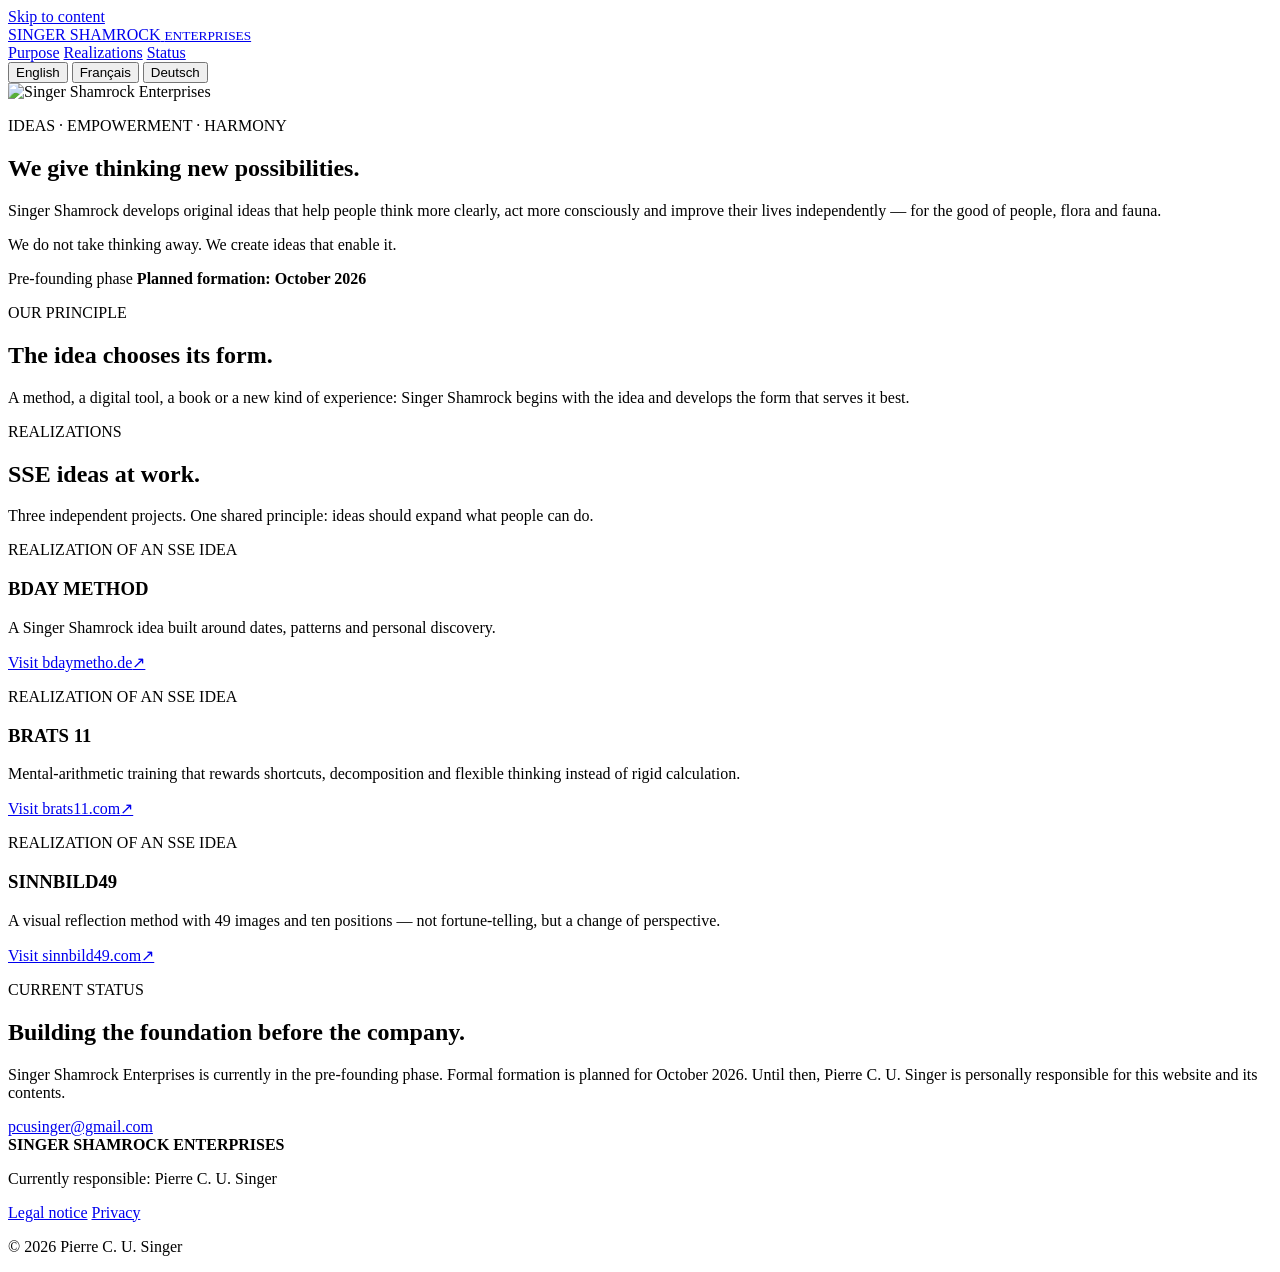
==== index.html @ fc73c0cc "Add files via upload" ====
<!doctype html>
<html lang="en">
<head>
  <meta charset="utf-8">
  <meta name="viewport" content="width=device-width, initial-scale=1">
  <title>Singer Shamrock Enterprises — Ideas that empower</title>
  <meta name="description" content="Singer Shamrock develops original ideas that give thinking new possibilities.">
  <meta name="theme-color" content="#071a22">
  <link rel="canonical" href="https://singershamrock.com/">
  <link rel="icon" type="image/png" href="assets/favicon.png">
  <link rel="stylesheet" href="assets/styles.css">
  <script src="assets/site.js" defer></script>
</head>
<body data-page="home">
  <a class="skip-link" href="#main" data-i18n="skip">Skip to content</a>

  <aside class="holiday-banner" data-von-steuben hidden aria-live="polite">
    <strong>HAPPY VON STEUBEN DAY!</strong>
    <span>17 · 09 · <span data-holiday-year></span></span>
  </aside>

  <header class="site-header">
    <div class="shell header-inner">
      <a class="wordmark preserve-lang" href="index.html" aria-label="Singer Shamrock Enterprises — Home">
        <span>SINGER SHAMROCK</span>
        <small>ENTERPRISES</small>
      </a>

      <nav class="primary-nav" aria-label="Primary navigation" data-i18n-aria="nav_label">
        <a href="#purpose" data-i18n="nav_purpose">Purpose</a>
        <a href="#realizations" data-i18n="nav_realizations">Realizations</a>
        <a href="#status" data-i18n="nav_status">Status</a>
      </nav>

      <div class="language-switcher" role="group" aria-label="Choose language" data-i18n-aria="language_label">
        <button type="button" data-language="en" aria-pressed="true">English</button>
        <button type="button" data-language="fr" aria-pressed="false">Français</button>
        <button type="button" data-language="de" aria-pressed="false">Deutsch</button>
      </div>
    </div>
  </header>

  <main id="main">
    <section class="hero shell" aria-labelledby="hero-title">
      <div class="hero-mark">
        <img src="assets/singershamrock-logo-domain.png" width="1536" height="1635" alt="Singer Shamrock Enterprises" fetchpriority="high">
      </div>

      <div class="hero-copy">
        <p class="eyebrow" data-i18n="hero_eyebrow">IDEAS · EMPOWERMENT · HARMONY</p>
        <h1 id="hero-title" data-i18n="hero_title">We give thinking new possibilities.</h1>
        <p class="hero-lead" data-i18n="hero_lead">Singer Shamrock develops original ideas that help people think more clearly, act more consciously and improve their lives independently — for the good of people, flora and fauna.</p>
        <p class="principle-line" data-i18n="hero_principle">We do not take thinking away. We create ideas that enable it.</p>
        <div class="status-chip" aria-label="Current project status" data-i18n-aria="status_aria">
          <span data-i18n="status_label">Pre-founding phase</span>
          <b data-i18n="status_date">Planned formation: October 2026</b>
        </div>
      </div>
    </section>

    <section class="purpose-section" id="purpose" aria-labelledby="purpose-title">
      <div class="shell purpose-grid">
        <div>
          <p class="section-kicker" data-i18n="purpose_kicker">OUR PRINCIPLE</p>
          <h2 id="purpose-title" data-i18n="purpose_title">The idea chooses its form.</h2>
        </div>
        <p class="purpose-copy" data-i18n="purpose_text">A method, a digital tool, a book or a new kind of experience: Singer Shamrock begins with the idea and develops the form that serves it best.</p>
      </div>
    </section>

    <section class="projects shell" id="realizations" aria-labelledby="projects-title">
      <div class="section-heading">
        <p class="section-kicker" data-i18n="projects_kicker">REALIZATIONS</p>
        <h2 id="projects-title" data-i18n="projects_title">SSE ideas at work.</h2>
        <p data-i18n="projects_intro">Three independent projects. One shared principle: ideas should expand what people can do.</p>
      </div>

      <div class="project-grid">
        <article class="project-card card-bday">
          <p class="card-label" data-i18n="project_label">REALIZATION OF AN SSE IDEA</p>
          <h3>BDAY METHOD</h3>
          <p data-i18n="bday_text">A Singer Shamrock idea built around dates, patterns and personal discovery.</p>
          <a class="project-link" href="https://bdaymetho.de/" target="_blank" rel="noopener">
            <span data-i18n="visit_bday">Visit bdaymetho.de</span><span aria-hidden="true">↗</span>
          </a>
        </article>

        <article class="project-card card-brats">
          <p class="card-label" data-i18n="project_label">REALIZATION OF AN SSE IDEA</p>
          <h3>BRATS 11</h3>
          <p data-i18n="brats_text">Mental-arithmetic training that rewards shortcuts, decomposition and flexible thinking instead of rigid calculation.</p>
          <a class="project-link" href="https://brats11.com/" target="_blank" rel="noopener">
            <span data-i18n="visit_brats">Visit brats11.com</span><span aria-hidden="true">↗</span>
          </a>
        </article>

        <article class="project-card card-sinnbild">
          <p class="card-label" data-i18n="project_label">REALIZATION OF AN SSE IDEA</p>
          <h3>SINNBILD49</h3>
          <p data-i18n="sinnbild_text">A visual reflection method with 49 images and ten positions — not fortune-telling, but a change of perspective.</p>
          <a class="project-link" href="https://sinnbild49.com/" target="_blank" rel="noopener">
            <span data-i18n="visit_sinnbild">Visit sinnbild49.com</span><span aria-hidden="true">↗</span>
          </a>
        </article>
      </div>
    </section>

    <section class="status-section shell" id="status" aria-labelledby="status-title">
      <div class="status-panel">
        <div>
          <p class="section-kicker" data-i18n="status_kicker">CURRENT STATUS</p>
          <h2 id="status-title" data-i18n="status_title">Building the foundation before the company.</h2>
        </div>
        <div>
          <p data-i18n="status_text">Singer Shamrock Enterprises is currently in the pre-founding phase. Formal formation is planned for October 2026. Until then, Pierre C. U. Singer is personally responsible for this website and its contents.</p>
          <a class="mail-link" href="mailto:pcusinger@gmail.com">pcusinger@gmail.com</a>
        </div>
      </div>
    </section>
  </main>

  <footer class="site-footer">
    <div class="shell footer-inner">
      <div>
        <strong>SINGER SHAMROCK ENTERPRISES</strong>
        <p><span data-i18n="responsible_today">Currently responsible</span>: Pierre C. U. Singer</p>
      </div>
      <nav aria-label="Legal" data-i18n-aria="legal_nav_label">
        <a class="preserve-lang" href="imprint.html" data-i18n="legal_link">Legal notice</a>
        <a class="preserve-lang" href="privacy.html" data-i18n="privacy_link">Privacy</a>
      </nav>
      <p class="copyright">© <span data-current-year>2026</span> Pierre C. U. Singer</p>
    </div>
  </footer>
</body>
</html>
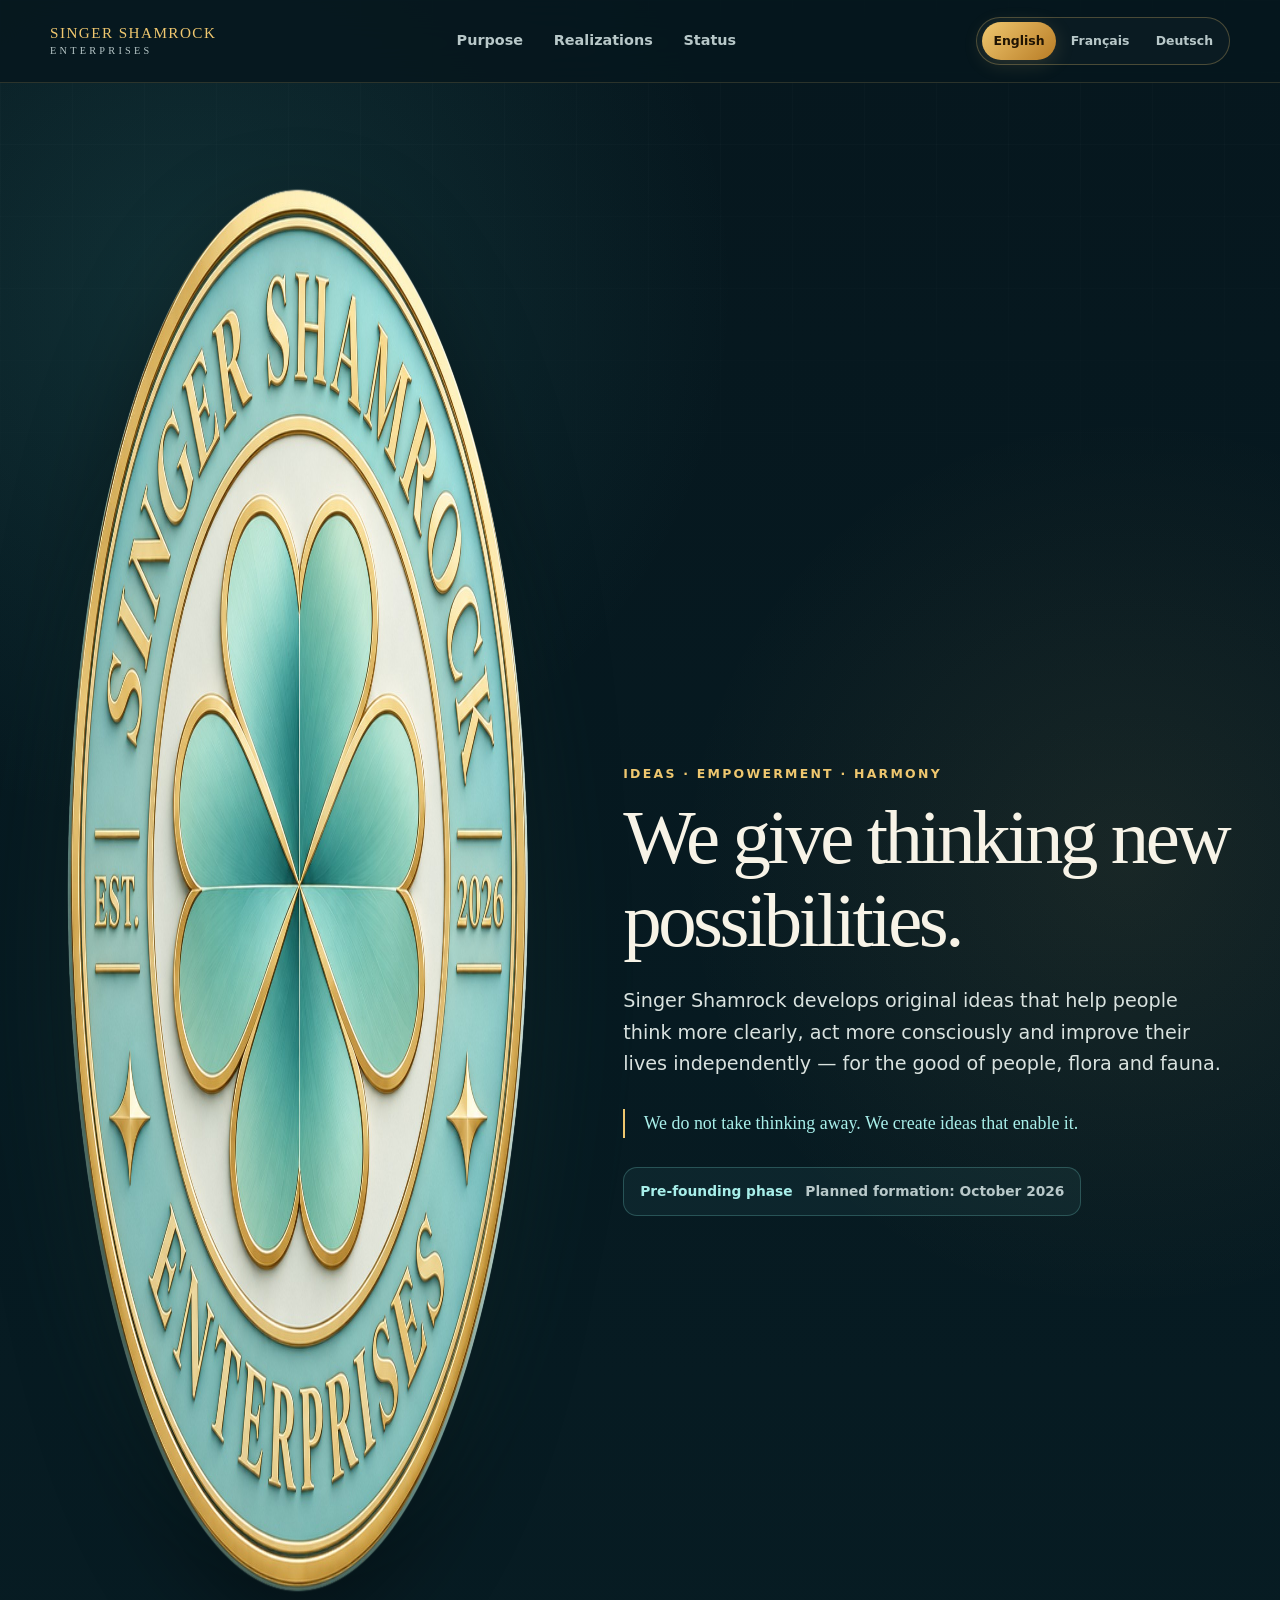
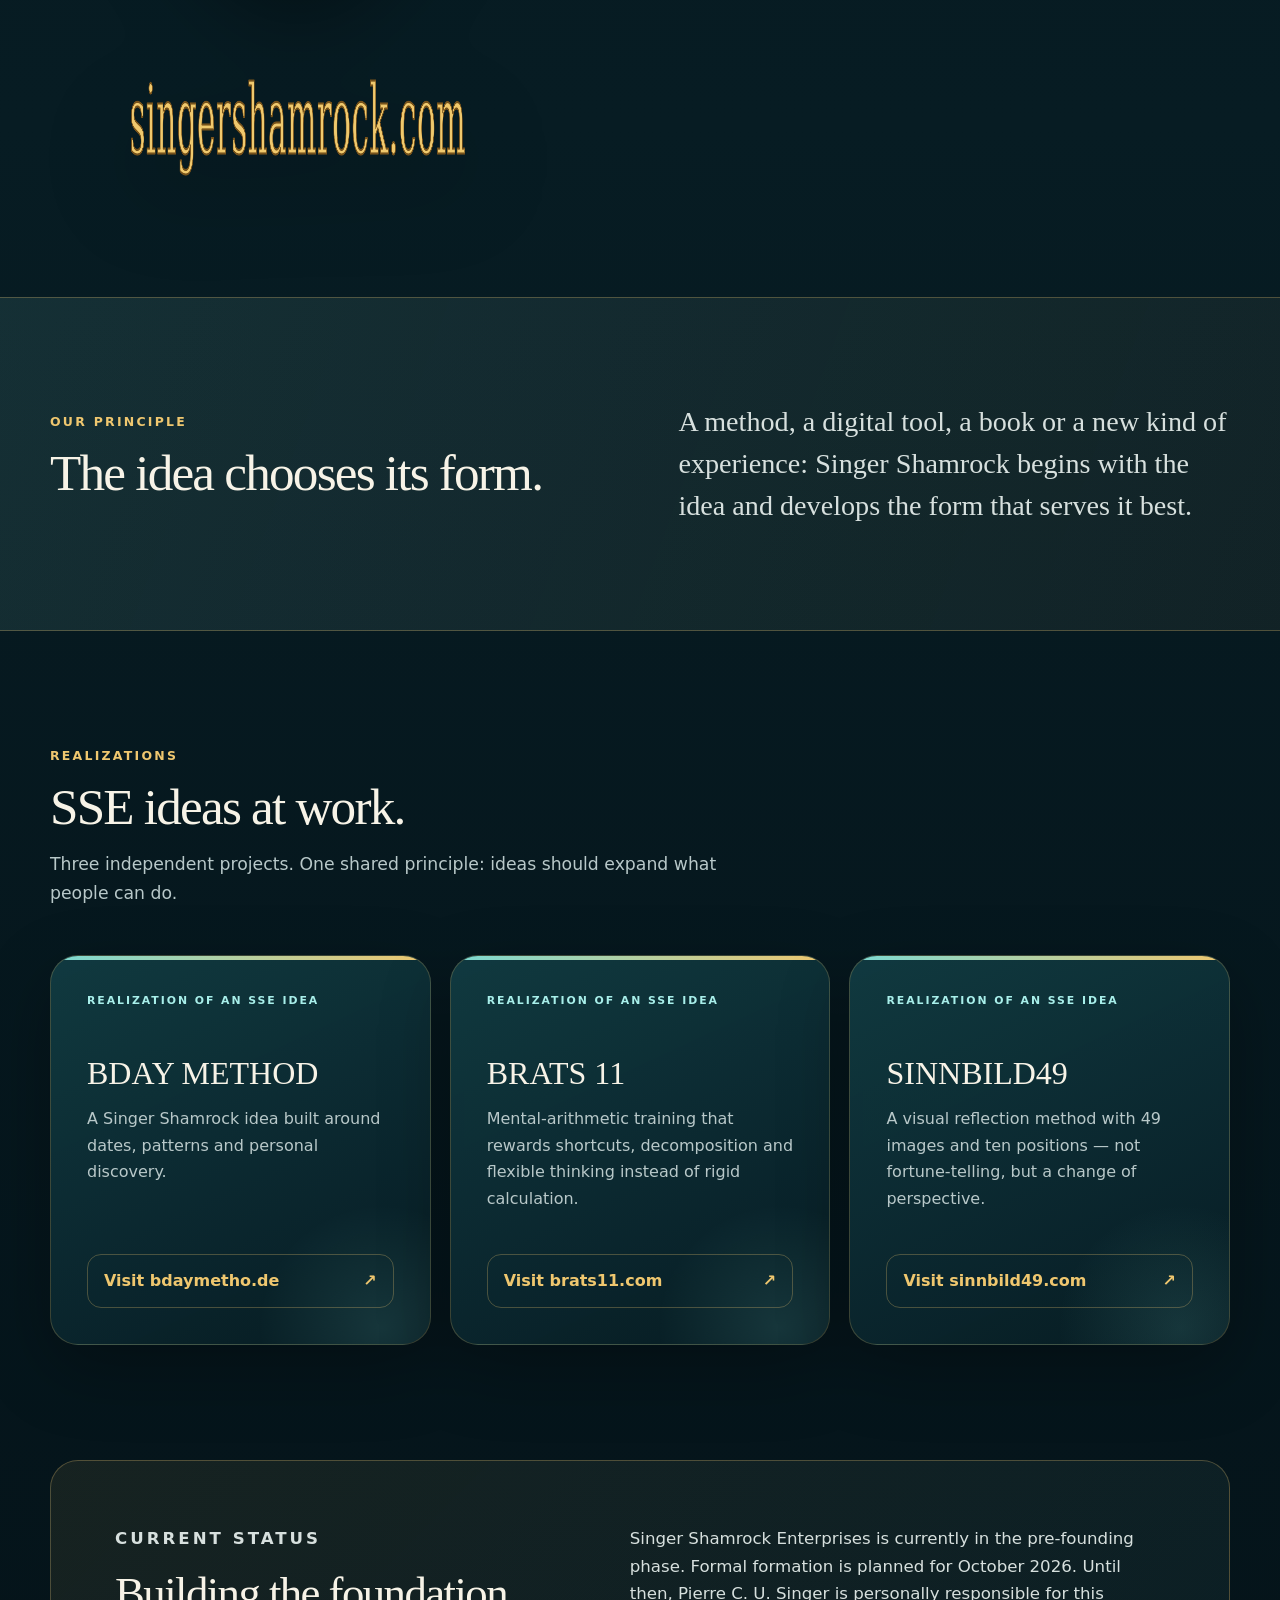
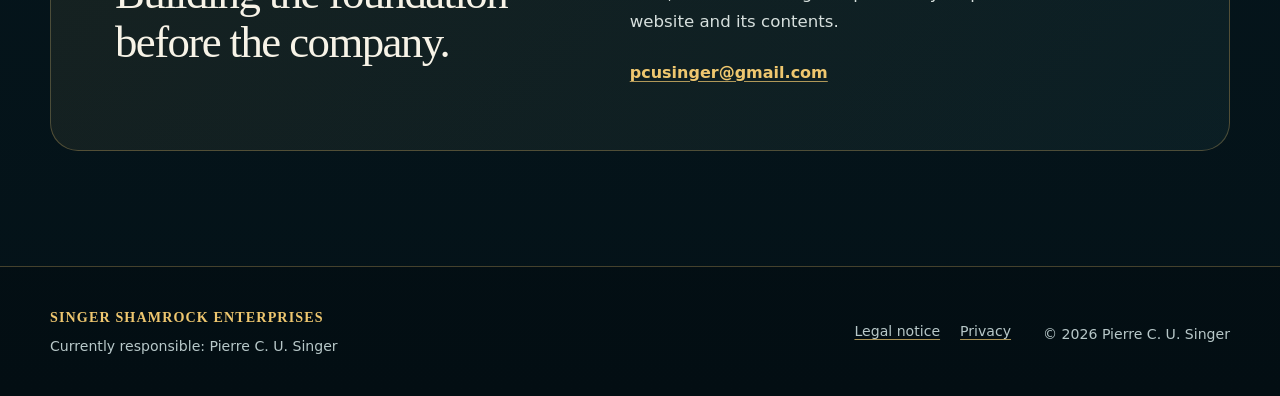
==== commit e41e34d0: "Add files via upload" ====
--- a/index.html
+++ b/index.html
@@ -8,7 +8,7 @@
   <meta name="theme-color" content="#071a22">
   <link rel="canonical" href="https://singershamrock.com/">
   <link rel="icon" type="image/png" href="assets/favicon.png">
-  <link rel="stylesheet" href="assets/styles.css">
+  <link rel="stylesheet" href="assets/styles.css?v=20260917-2">
   <script src="assets/site.js" defer></script>
 </head>
 <body data-page="home">
--- a/assets/styles.css
+++ b/assets/styles.css
@@ -0,0 +1,714 @@
+:root {
+  color-scheme: dark;
+  --ink: #06171e;
+  --ink-2: #0a232b;
+  --panel: rgba(14, 45, 52, 0.72);
+  --panel-strong: #0d3037;
+  --aqua: #7bd9d3;
+  --aqua-bright: #a8efea;
+  --gold: #efc76f;
+  --gold-deep: #9b681f;
+  --ivory: #f7f3e7;
+  --muted: #b8c8c9;
+  --line: rgba(239, 199, 111, 0.28);
+  --shadow: 0 24px 70px rgba(0, 0, 0, 0.28);
+  --radius: 28px;
+}
+
+* {
+  box-sizing: border-box;
+}
+
+html {
+  scroll-behavior: smooth;
+}
+
+body {
+  margin: 0;
+  min-width: 320px;
+  background:
+    radial-gradient(circle at 15% 8%, rgba(83, 197, 190, 0.14), transparent 34rem),
+    radial-gradient(circle at 88% 24%, rgba(239, 199, 111, 0.08), transparent 28rem),
+    linear-gradient(180deg, #06171e 0%, #071c23 48%, #041218 100%);
+  color: var(--ivory);
+  font-family: Inter, ui-sans-serif, system-ui, -apple-system, BlinkMacSystemFont, "Segoe UI", sans-serif;
+  font-size: 1rem;
+  line-height: 1.65;
+  text-rendering: optimizeLegibility;
+}
+
+body::before {
+  position: fixed;
+  inset: 0;
+  z-index: -1;
+  content: "";
+  pointer-events: none;
+  background-image:
+    linear-gradient(rgba(255,255,255,.018) 1px, transparent 1px),
+    linear-gradient(90deg, rgba(255,255,255,.018) 1px, transparent 1px);
+  background-size: 72px 72px;
+  mask-image: linear-gradient(to bottom, black, transparent 72%);
+}
+
+a {
+  color: inherit;
+  text-decoration-color: rgba(239, 199, 111, 0.72);
+  text-underline-offset: 0.2em;
+}
+
+a:hover {
+  color: var(--gold);
+}
+
+button,
+a {
+  -webkit-tap-highlight-color: transparent;
+}
+
+button:focus-visible,
+a:focus-visible {
+  outline: 3px solid var(--aqua-bright);
+  outline-offset: 4px;
+}
+
+img {
+  display: block;
+  max-width: 100%;
+}
+
+h1,
+h2,
+h3,
+p {
+  margin-top: 0;
+}
+
+h1,
+h2,
+h3 {
+  font-family: Georgia, "Times New Roman", serif;
+  font-weight: 500;
+  line-height: 1.08;
+}
+
+h1 {
+  margin-bottom: 1.35rem;
+  font-size: clamp(2.9rem, 6vw, 6.4rem);
+  letter-spacing: -0.045em;
+}
+
+h2 {
+  margin-bottom: 1rem;
+  font-size: clamp(2.2rem, 4vw, 4.25rem);
+  letter-spacing: -0.035em;
+}
+
+h3 {
+  margin-bottom: 1rem;
+  font-size: clamp(1.8rem, 2.5vw, 2.7rem);
+}
+
+.shell {
+  width: min(1180px, calc(100% - 2.5rem));
+  margin-inline: auto;
+}
+
+.skip-link {
+  position: fixed;
+  top: 0.75rem;
+  left: 0.75rem;
+  z-index: 1000;
+  padding: 0.75rem 1rem;
+  border-radius: 999px;
+  background: var(--ivory);
+  color: var(--ink);
+  transform: translateY(-180%);
+}
+
+.skip-link:focus {
+  transform: translateY(0);
+}
+
+.holiday-banner {
+  display: flex;
+  align-items: center;
+  justify-content: center;
+  gap: 1rem;
+  min-height: 48px;
+  padding: 0.65rem 1.25rem;
+  background: linear-gradient(90deg, #b8791f, #f0cf7d, #b8791f);
+  color: #2c1a04;
+  text-align: center;
+  letter-spacing: 0.12em;
+}
+
+.holiday-banner[hidden] {
+  display: none;
+}
+
+.holiday-banner strong {
+  font-family: Georgia, "Times New Roman", serif;
+}
+
+.holiday-banner span {
+  font-size: 0.82rem;
+  font-weight: 800;
+}
+
+.site-header {
+  position: sticky;
+  top: 0;
+  z-index: 50;
+  border-bottom: 1px solid rgba(239, 199, 111, 0.16);
+  background: rgba(6, 23, 30, 0.88);
+  backdrop-filter: blur(18px);
+}
+
+.header-inner {
+  display: grid;
+  grid-template-columns: auto 1fr auto;
+  align-items: center;
+  gap: 1.5rem;
+  min-height: 82px;
+}
+
+.wordmark {
+  display: inline-flex;
+  flex-direction: column;
+  width: max-content;
+  text-decoration: none;
+  font-family: Georgia, "Times New Roman", serif;
+  line-height: 1;
+  letter-spacing: 0.09em;
+}
+
+.wordmark span {
+  color: var(--gold);
+  font-size: 0.95rem;
+}
+
+.wordmark small {
+  margin-top: 0.35rem;
+  color: var(--muted);
+  font-size: 0.64rem;
+  letter-spacing: 0.32em;
+}
+
+.primary-nav {
+  display: flex;
+  justify-content: center;
+  gap: clamp(1rem, 2.4vw, 2rem);
+}
+
+.primary-nav a,
+.back-link {
+  color: var(--muted);
+  font-size: 0.9rem;
+  font-weight: 700;
+  text-decoration: none;
+}
+
+.primary-nav a:hover,
+.back-link:hover {
+  color: var(--ivory);
+}
+
+.language-switcher {
+  display: inline-flex;
+  align-items: center;
+  gap: 0.2rem;
+  width: max-content;
+  padding: 0.28rem;
+  border: 1px solid var(--line);
+  border-radius: 999px;
+  background: rgba(255, 255, 255, 0.025);
+}
+
+.language-switcher button {
+  min-height: 38px;
+  padding: 0.48rem 0.72rem;
+  border: 0;
+  border-radius: 999px;
+  background: transparent;
+  color: var(--muted);
+  cursor: pointer;
+  font: inherit;
+  font-size: 0.78rem;
+  font-weight: 750;
+}
+
+.language-switcher button[aria-pressed="true"] {
+  background: linear-gradient(135deg, var(--gold), #b87c25);
+  color: #201403;
+  box-shadow: 0 4px 20px rgba(239, 199, 111, 0.15);
+}
+
+.hero {
+  display: grid;
+  grid-template-columns: minmax(320px, 0.9fr) minmax(420px, 1.1fr);
+  align-items: center;
+  gap: clamp(2rem, 6vw, 6rem);
+  min-height: calc(100vh - 82px);
+  padding-block: clamp(3rem, 7vw, 7rem);
+}
+
+.hero-mark {
+  position: relative;
+  isolation: isolate;
+}
+
+.hero-mark::after {
+  position: absolute;
+  inset: 17% 12% 20%;
+  z-index: -1;
+  content: "";
+  border-radius: 50%;
+  background: rgba(92, 220, 210, 0.2);
+  filter: blur(70px);
+}
+
+.hero-mark img {
+  filter: drop-shadow(0 30px 45px rgba(0, 0, 0, 0.38));
+}
+
+.eyebrow,
+.section-kicker,
+.card-label {
+  color: var(--gold);
+  font-size: 0.78rem;
+  font-weight: 850;
+  letter-spacing: 0.18em;
+  text-transform: uppercase;
+}
+
+.hero-lead {
+  max-width: 42rem;
+  color: #d9e2df;
+  font-size: clamp(1.08rem, 1.5vw, 1.28rem);
+}
+
+.principle-line {
+  margin: 1.8rem 0;
+  padding-left: 1.15rem;
+  border-left: 2px solid var(--gold);
+  color: var(--aqua-bright);
+  font-family: Georgia, "Times New Roman", serif;
+  font-size: 1.12rem;
+}
+
+.status-chip {
+  display: inline-flex;
+  flex-wrap: wrap;
+  gap: 0.25rem 0.8rem;
+  align-items: center;
+  padding: 0.75rem 1rem;
+  border: 1px solid rgba(123, 217, 211, 0.25);
+  border-radius: 14px;
+  background: rgba(123, 217, 211, 0.06);
+  color: var(--muted);
+  font-size: 0.86rem;
+}
+
+.status-chip span {
+  color: var(--aqua-bright);
+  font-weight: 800;
+}
+
+.status-chip b {
+  font-weight: 600;
+}
+
+.purpose-section {
+  border-block: 1px solid var(--line);
+  background:
+    linear-gradient(110deg, rgba(123, 217, 211, 0.09), rgba(239, 199, 111, 0.035)),
+    rgba(255,255,255,.015);
+}
+
+.purpose-grid {
+  display: grid;
+  grid-template-columns: 1fr 1fr;
+  align-items: center;
+  gap: clamp(2rem, 6vw, 6rem);
+  padding-block: clamp(4.5rem, 8vw, 8rem);
+}
+
+.purpose-copy {
+  margin: 0;
+  color: #d7e0de;
+  font-family: Georgia, "Times New Roman", serif;
+  font-size: clamp(1.35rem, 2.2vw, 2rem);
+  line-height: 1.5;
+}
+
+.projects {
+  padding-block: clamp(5rem, 9vw, 9rem);
+}
+
+.section-heading {
+  max-width: 730px;
+  margin-bottom: 3rem;
+}
+
+.section-heading > p:last-child {
+  color: var(--muted);
+  font-size: 1.08rem;
+}
+
+.project-grid {
+  display: grid;
+  grid-template-columns: repeat(3, 1fr);
+  gap: 1.2rem;
+}
+
+.project-card {
+  position: relative;
+  display: flex;
+  flex-direction: column;
+  min-height: 390px;
+  padding: clamp(1.5rem, 3vw, 2.25rem);
+  overflow: hidden;
+  border: 1px solid rgba(239, 199, 111, 0.22);
+  border-radius: var(--radius);
+  background: linear-gradient(155deg, rgba(18, 61, 68, 0.9), rgba(7, 28, 35, 0.94));
+  box-shadow: var(--shadow);
+}
+
+.project-card::before {
+  position: absolute;
+  top: 0;
+  left: 0;
+  width: 100%;
+  height: 4px;
+  content: "";
+  background: linear-gradient(90deg, var(--aqua), var(--gold));
+}
+
+.project-card::after {
+  position: absolute;
+  right: -5rem;
+  bottom: -7rem;
+  width: 16rem;
+  height: 16rem;
+  content: "";
+  border-radius: 50%;
+  background: radial-gradient(circle, rgba(123,217,211,.13), transparent 68%);
+}
+
+.project-card h3 {
+  position: relative;
+  z-index: 1;
+  margin-top: 0.5rem;
+}
+
+.project-card > p:not(.card-label) {
+  position: relative;
+  z-index: 1;
+  color: var(--muted);
+}
+
+.card-label {
+  min-height: 2.8rem;
+  color: var(--aqua-bright);
+  font-size: 0.68rem;
+}
+
+.project-link,
+.button-link {
+  position: relative;
+  z-index: 1;
+  display: inline-flex;
+  align-items: center;
+  justify-content: space-between;
+  gap: 1rem;
+  min-height: 50px;
+  margin-top: auto;
+  padding: 0.8rem 1rem;
+  border: 1px solid var(--line);
+  border-radius: 14px;
+  color: var(--gold);
+  font-weight: 800;
+  text-decoration: none;
+  transition: transform 160ms ease, background 160ms ease;
+}
+
+.project-link:hover,
+.button-link:hover {
+  background: rgba(239, 199, 111, 0.08);
+  color: var(--ivory);
+  transform: translateY(-2px);
+}
+
+.status-section {
+  padding-bottom: clamp(5rem, 9vw, 9rem);
+}
+
+.status-panel {
+  display: grid;
+  grid-template-columns: 0.9fr 1.1fr;
+  gap: clamp(2rem, 6vw, 6rem);
+  padding: clamp(2rem, 5vw, 4.5rem);
+  border: 1px solid var(--line);
+  border-radius: var(--radius);
+  background: linear-gradient(135deg, rgba(239,199,111,.08), rgba(123,217,211,.06));
+}
+
+.status-panel h2 {
+  margin-bottom: 0;
+  font-size: clamp(2rem, 3.5vw, 3.6rem);
+}
+
+.status-panel p {
+  color: #d7e0de;
+  font-size: 1.04rem;
+}
+
+.mail-link {
+  display: inline-block;
+  margin-top: 0.5rem;
+  color: var(--gold);
+  font-weight: 800;
+}
+
+.site-footer {
+  border-top: 1px solid var(--line);
+  background: rgba(0, 0, 0, 0.18);
+}
+
+.footer-inner {
+  display: grid;
+  grid-template-columns: 1fr auto auto;
+  align-items: center;
+  gap: 2rem;
+  padding-block: 2.4rem;
+  color: var(--muted);
+  font-size: 0.88rem;
+}
+
+.footer-inner strong {
+  color: var(--gold);
+  font-family: Georgia, "Times New Roman", serif;
+  letter-spacing: 0.08em;
+}
+
+.footer-inner p {
+  margin: 0.35rem 0 0;
+}
+
+.footer-inner nav {
+  display: flex;
+  gap: 1.25rem;
+}
+
+.footer-inner nav a[aria-current="page"] {
+  color: var(--gold);
+}
+
+.copyright {
+  white-space: nowrap;
+}
+
+.compact-header {
+  grid-template-columns: auto 1fr auto;
+}
+
+.compact-header .back-link {
+  justify-self: center;
+}
+
+.legal-main {
+  min-height: calc(100vh - 270px);
+  padding-block: clamp(4rem, 8vw, 8rem);
+}
+
+.legal-hero {
+  max-width: 800px;
+  margin-bottom: clamp(3rem, 6vw, 5rem);
+}
+
+.legal-hero h1 {
+  margin-bottom: 1rem;
+}
+
+.legal-hero > p:last-child {
+  color: var(--muted);
+  font-size: 1.15rem;
+}
+
+.legal-grid {
+  display: grid;
+  grid-template-columns: repeat(2, 1fr);
+  gap: 1rem;
+}
+
+.legal-grid section {
+  padding: clamp(1.5rem, 3vw, 2.25rem);
+  border: 1px solid rgba(239, 199, 111, 0.18);
+  border-radius: 20px;
+  background: rgba(13, 48, 55, 0.58);
+}
+
+.legal-grid h2 {
+  margin-bottom: 1rem;
+  color: var(--gold);
+  font-family: inherit;
+  font-size: 1.15rem;
+  font-weight: 800;
+  letter-spacing: 0;
+}
+
+.legal-grid p:last-child {
+  margin-bottom: 0;
+}
+
+.legal-grid p {
+  color: #d5dfdd;
+}
+
+.not-found {
+  display: flex;
+  flex-direction: column;
+  align-items: center;
+  justify-content: center;
+  min-height: 100vh;
+  padding-block: 3rem;
+  text-align: center;
+}
+
+.not-found img {
+  width: min(320px, 70vw);
+  margin-bottom: 1.5rem;
+}
+
+.not-found h1 {
+  margin-bottom: 1rem;
+  font-size: clamp(2.5rem, 6vw, 5rem);
+}
+
+.not-found > p:not(.section-kicker) {
+  color: var(--muted);
+}
+
+.not-found .button-link {
+  margin: 1rem 0 2rem;
+}
+
+@media (max-width: 980px) {
+  .header-inner {
+    grid-template-columns: 1fr auto;
+    gap: 0.8rem;
+    padding-block: 0.75rem;
+  }
+
+  .primary-nav,
+  .compact-header .back-link {
+    display: none;
+  }
+
+  .hero {
+    grid-template-columns: 1fr;
+    min-height: auto;
+  }
+
+  .hero-mark {
+    width: min(560px, 88vw);
+    margin-inline: auto;
+  }
+
+  .hero-copy {
+    max-width: 740px;
+    margin-inline: auto;
+    text-align: center;
+  }
+
+  .principle-line {
+    padding: 0 0 1rem;
+    border-left: 0;
+    border-bottom: 2px solid var(--gold);
+  }
+
+  .project-grid {
+    grid-template-columns: 1fr;
+  }
+
+  .project-card {
+    min-height: 330px;
+  }
+
+  .purpose-grid,
+  .status-panel {
+    grid-template-columns: 1fr;
+  }
+
+  .footer-inner {
+    grid-template-columns: 1fr;
+    text-align: center;
+  }
+
+  .footer-inner nav {
+    justify-content: center;
+  }
+}
+
+@media (max-width: 650px) {
+  .shell {
+    width: min(100% - 1.25rem, 1180px);
+  }
+
+  .holiday-banner {
+    flex-direction: column;
+    gap: 0;
+    padding-block: 0.45rem;
+  }
+
+  .site-header {
+    position: relative;
+  }
+
+  .header-inner,
+  .compact-header {
+    grid-template-columns: 1fr;
+    justify-items: center;
+  }
+
+  .wordmark {
+    align-items: center;
+  }
+
+  .language-switcher {
+    max-width: 100%;
+  }
+
+  .language-switcher button {
+    padding-inline: 0.58rem;
+    font-size: 0.73rem;
+  }
+
+  .hero {
+    padding-top: 2rem;
+  }
+
+  h1 {
+    font-size: clamp(2.55rem, 14vw, 4.5rem);
+  }
+
+  .status-chip {
+    justify-content: center;
+  }
+
+  .legal-grid {
+    grid-template-columns: 1fr;
+  }
+}
+
+@media (prefers-reduced-motion: reduce) {
+  html {
+    scroll-behavior: auto;
+  }
+
+  *,
+  *::before,
+  *::after {
+    transition-duration: 0.01ms !important;
+  }
+}
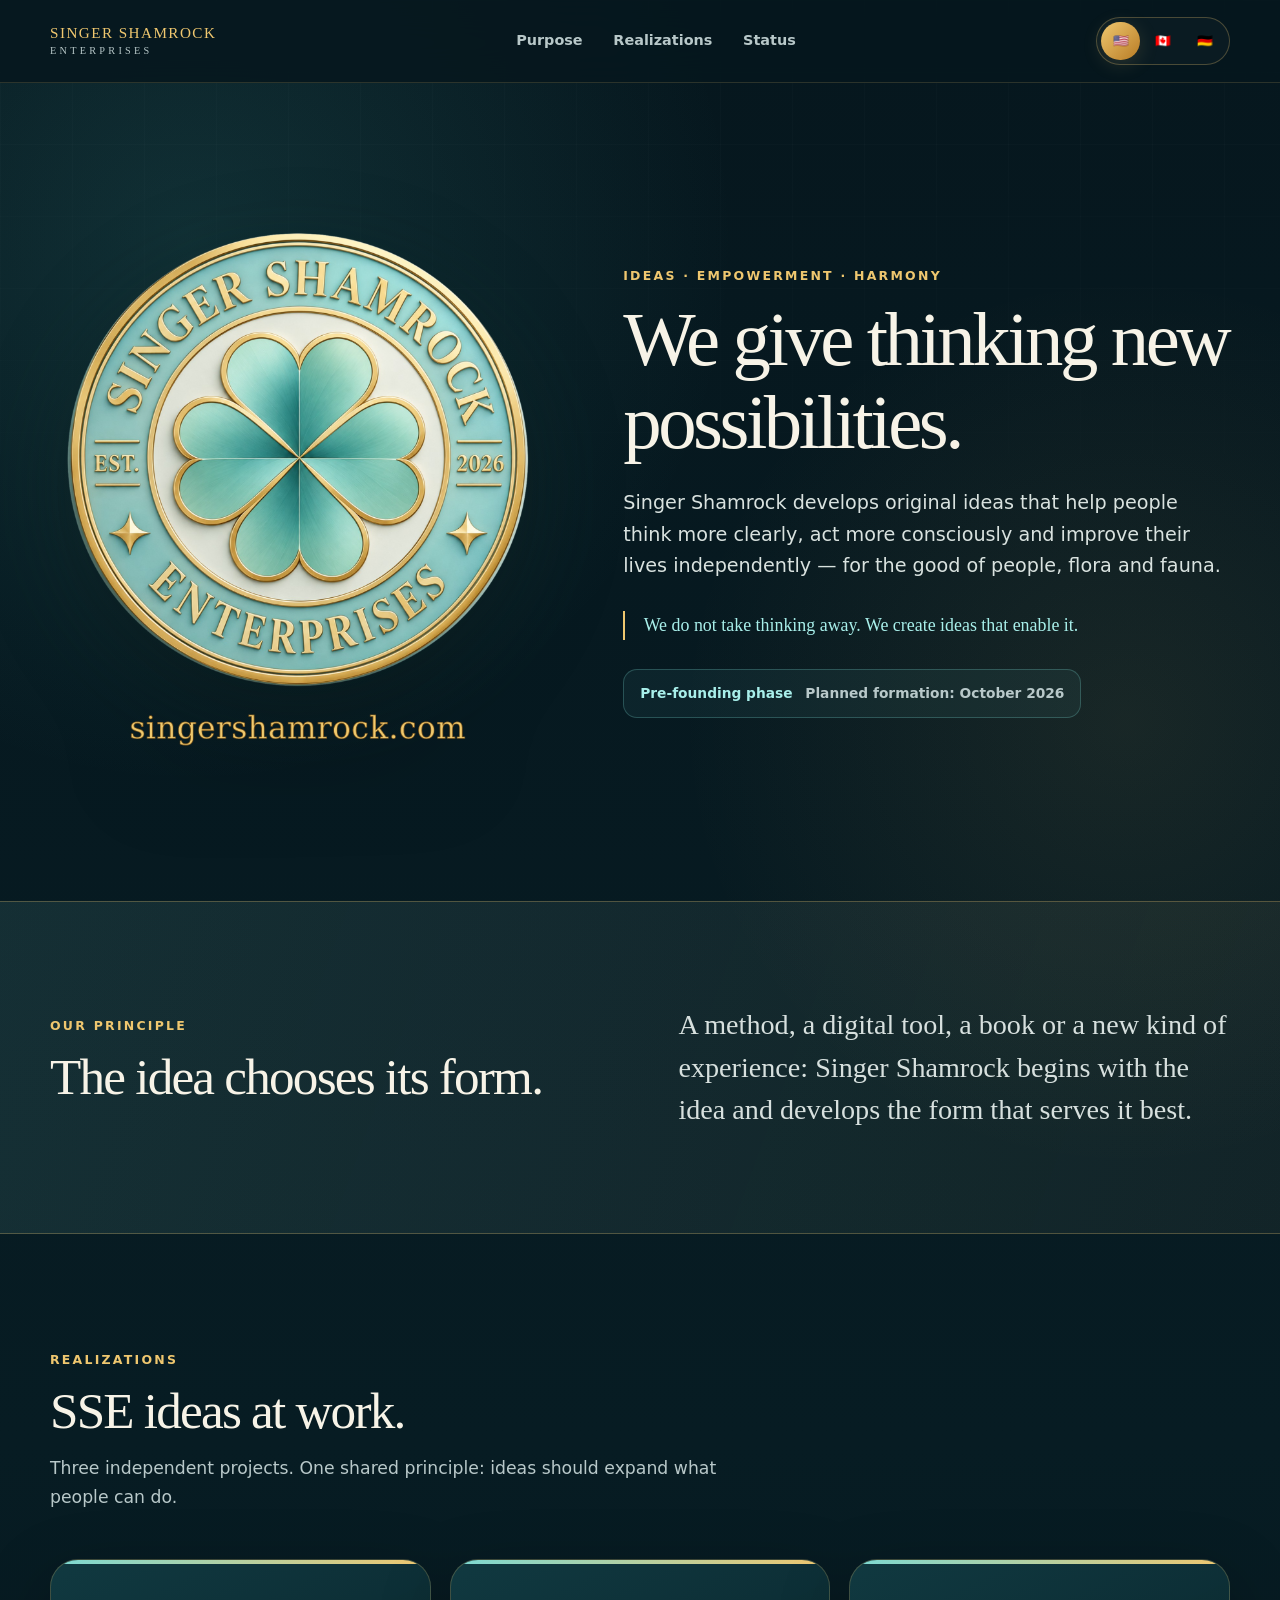
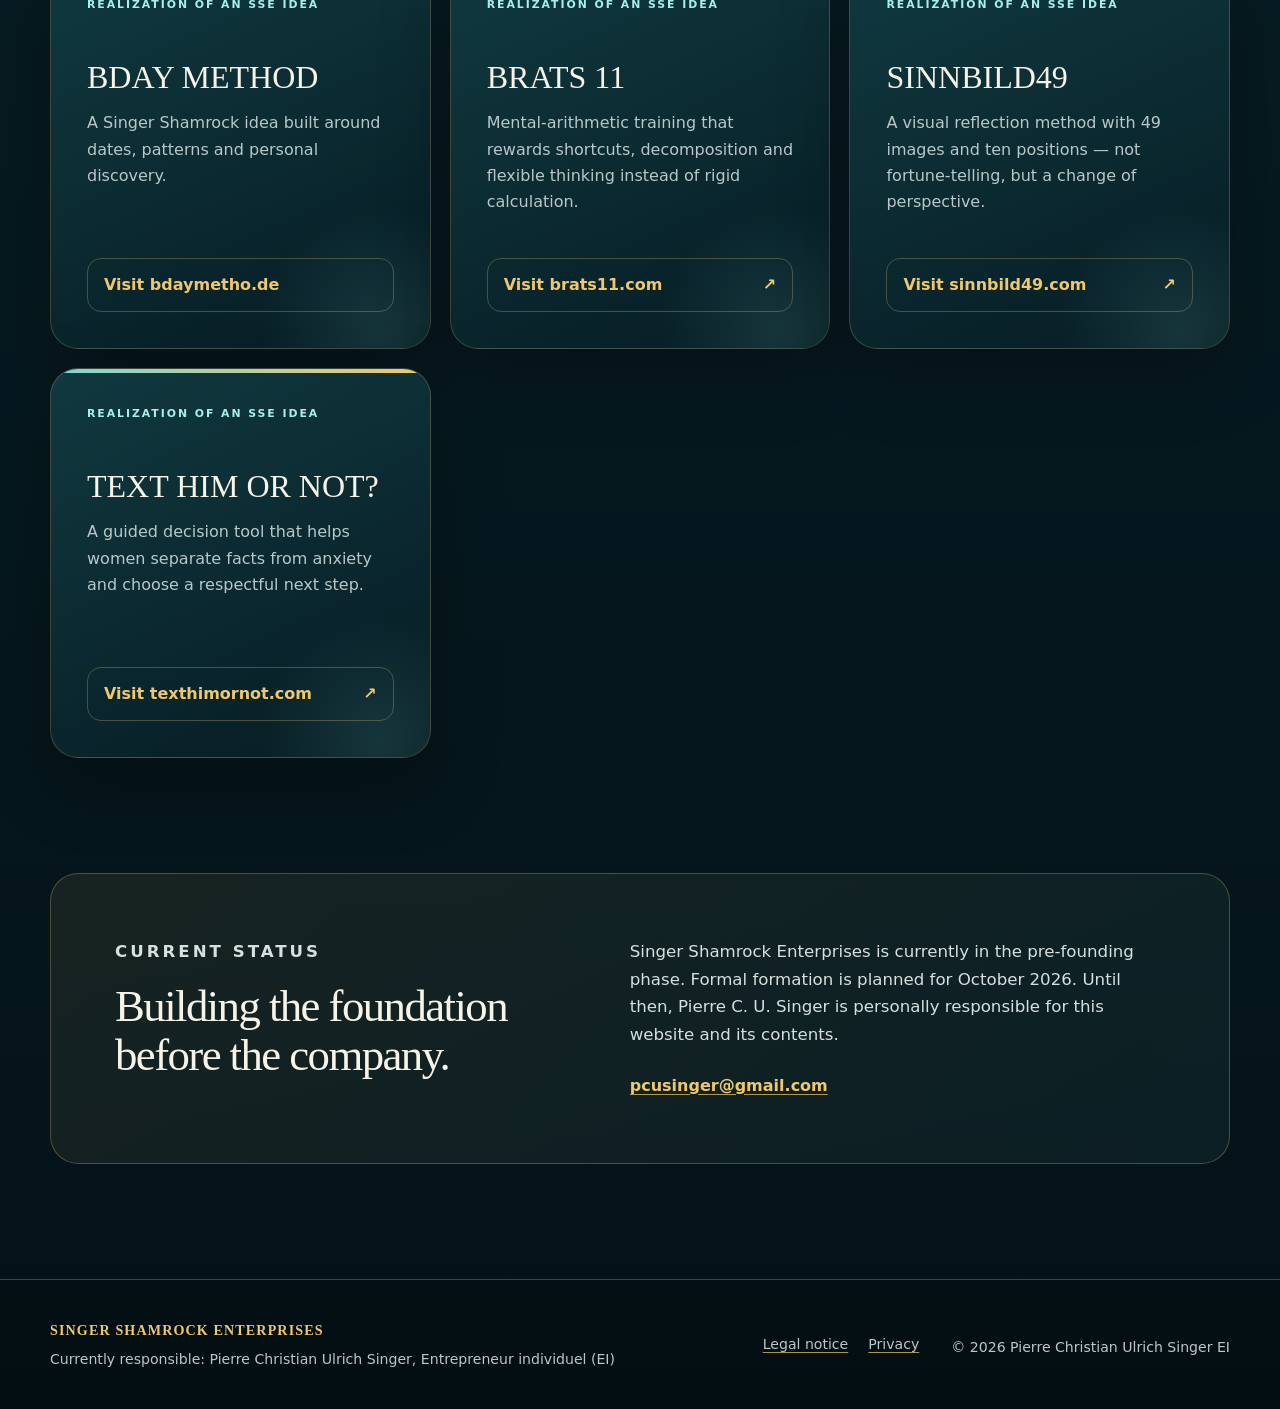
==== commit 1f9c91cd: "Add files via upload" ====
--- a/index.html
+++ b/index.html
@@ -8,8 +8,8 @@
   <meta name="theme-color" content="#071a22">
   <link rel="canonical" href="https://singershamrock.com/">
   <link rel="icon" type="image/png" href="assets/favicon.png">
-  <link rel="stylesheet" href="assets/styles.css?v=20260917-2">
-  <script src="assets/site.js" defer></script>
+  <link rel="stylesheet" href="assets/styles.css?v=20260923-1">
+  <script src="assets/site.js?v=20260923-1" defer></script>
 </head>
 <body data-page="home">
   <a class="skip-link" href="#main" data-i18n="skip">Skip to content</a>
@@ -33,9 +33,9 @@
       </nav>
 
       <div class="language-switcher" role="group" aria-label="Choose language" data-i18n-aria="language_label">
-        <button type="button" data-language="en" aria-pressed="true">English</button>
-        <button type="button" data-language="fr" aria-pressed="false">Français</button>
-        <button type="button" data-language="de" aria-pressed="false">Deutsch</button>
+        <button type="button" data-language="en" aria-pressed="true" aria-label="English" title="English">🇺🇸</button>
+        <button type="button" data-language="fr" aria-pressed="false" aria-label="Français (Canada)" title="Français (Canada)">🇨🇦</button>
+        <button type="button" data-language="de" aria-pressed="false" aria-label="Deutsch" title="Deutsch">🇩🇪</button>
       </div>
     </div>
   </header>
@@ -51,9 +51,9 @@
         <h1 id="hero-title" data-i18n="hero_title">We give thinking new possibilities.</h1>
         <p class="hero-lead" data-i18n="hero_lead">Singer Shamrock develops original ideas that help people think more clearly, act more consciously and improve their lives independently — for the good of people, flora and fauna.</p>
         <p class="principle-line" data-i18n="hero_principle">We do not take thinking away. We create ideas that enable it.</p>
-        <div class="status-chip" aria-label="Current project status" data-i18n-aria="status_aria">
-          <span data-i18n="status_label">Pre-founding phase</span>
-          <b data-i18n="status_date">Planned formation: October 2026</b>
+        <div class="status-chip" aria-label="Current brand status" data-i18n-aria="status_aria">
+          <span data-i18n="status_label">Brand of Pierre Christian Ulrich Singer EI</span>
+          <b data-i18n="status_date">SIRET en cours d’attribution</b>
         </div>
       </div>
     </section>
@@ -72,7 +72,7 @@
       <div class="section-heading">
         <p class="section-kicker" data-i18n="projects_kicker">REALIZATIONS</p>
         <h2 id="projects-title" data-i18n="projects_title">SSE ideas at work.</h2>
-        <p data-i18n="projects_intro">Three independent projects. One shared principle: ideas should expand what people can do.</p>
+        <p data-i18n="projects_intro">Four independent projects. One shared principle: ideas should expand what people can do.</p>
       </div>
 
       <div class="project-grid">
@@ -80,9 +80,9 @@
           <p class="card-label" data-i18n="project_label">REALIZATION OF AN SSE IDEA</p>
           <h3>BDAY METHOD</h3>
           <p data-i18n="bday_text">A Singer Shamrock idea built around dates, patterns and personal discovery.</p>
-          <a class="project-link" href="https://bdaymetho.de/" target="_blank" rel="noopener">
-            <span data-i18n="visit_bday">Visit bdaymetho.de</span><span aria-hidden="true">↗</span>
-          </a>
+          <span class="project-link project-link-disabled" aria-disabled="true">
+            <span data-i18n="visit_bday">bdaymethod.com — not yet linked</span>
+          </span>
         </article>
 
         <article class="project-card card-brats">
@@ -102,6 +102,15 @@
             <span data-i18n="visit_sinnbild">Visit sinnbild49.com</span><span aria-hidden="true">↗</span>
           </a>
         </article>
+
+        <article class="project-card card-texthim">
+          <p class="card-label" data-i18n="project_label">REALIZATION OF AN SSE IDEA</p>
+          <h3>TEXT HIM OR NOT?</h3>
+          <p data-i18n="texthim_text">A guided decision tool that helps women separate facts from anxiety and choose a respectful next step.</p>
+          <a class="project-link" href="https://texthimornot.com/" target="_blank" rel="noopener">
+            <span data-i18n="visit_texthim">Visit texthimornot.com</span><span aria-hidden="true">↗</span>
+          </a>
+        </article>
       </div>
     </section>
 
@@ -109,10 +118,10 @@
       <div class="status-panel">
         <div>
           <p class="section-kicker" data-i18n="status_kicker">CURRENT STATUS</p>
-          <h2 id="status-title" data-i18n="status_title">Building the foundation before the company.</h2>
+          <h2 id="status-title" data-i18n="status_title">A brand with a clearly identified operator.</h2>
         </div>
         <div>
-          <p data-i18n="status_text">Singer Shamrock Enterprises is currently in the pre-founding phase. Formal formation is planned for October 2026. Until then, Pierre C. U. Singer is personally responsible for this website and its contents.</p>
+          <p data-i18n="status_text">Singer Shamrock Enterprises is a brand of Pierre Christian Ulrich Singer, Entrepreneur individuel (EI). It is not a separate company or legal entity.</p>
           <a class="mail-link" href="mailto:pcusinger@gmail.com">pcusinger@gmail.com</a>
         </div>
       </div>
@@ -123,13 +132,13 @@
     <div class="shell footer-inner">
       <div>
         <strong>SINGER SHAMROCK ENTERPRISES</strong>
-        <p><span data-i18n="responsible_today">Currently responsible</span>: Pierre C. U. Singer</p>
+        <p><span data-i18n="responsible_today">Operator</span>: Pierre Christian Ulrich Singer, Entrepreneur individuel (EI)</p>
       </div>
       <nav aria-label="Legal" data-i18n-aria="legal_nav_label">
         <a class="preserve-lang" href="imprint.html" data-i18n="legal_link">Legal notice</a>
         <a class="preserve-lang" href="privacy.html" data-i18n="privacy_link">Privacy</a>
       </nav>
-      <p class="copyright">© <span data-current-year>2026</span> Pierre C. U. Singer</p>
+      <p class="copyright">© <span data-current-year>2026</span> Pierre Christian Ulrich Singer EI</p>
     </div>
   </footer>
 </body>
--- a/assets/styles.css
+++ b/assets/styles.css
@@ -73,6 +73,8 @@
 
 img {
   display: block;
+  width: auto;
+  height: auto;
   max-width: 100%;
 }
 
@@ -254,6 +256,8 @@
 
 .hero-mark {
   position: relative;
+  width: min(100%, 520px);
+  justify-self: center;
   isolation: isolate;
 }
 
@@ -268,6 +272,10 @@
 }
 
 .hero-mark img {
+  width: 100%;
+  height: auto;
+  aspect-ratio: 1536 / 1635;
+  object-fit: contain;
   filter: drop-shadow(0 30px 45px rgba(0, 0, 0, 0.38));
 }
 
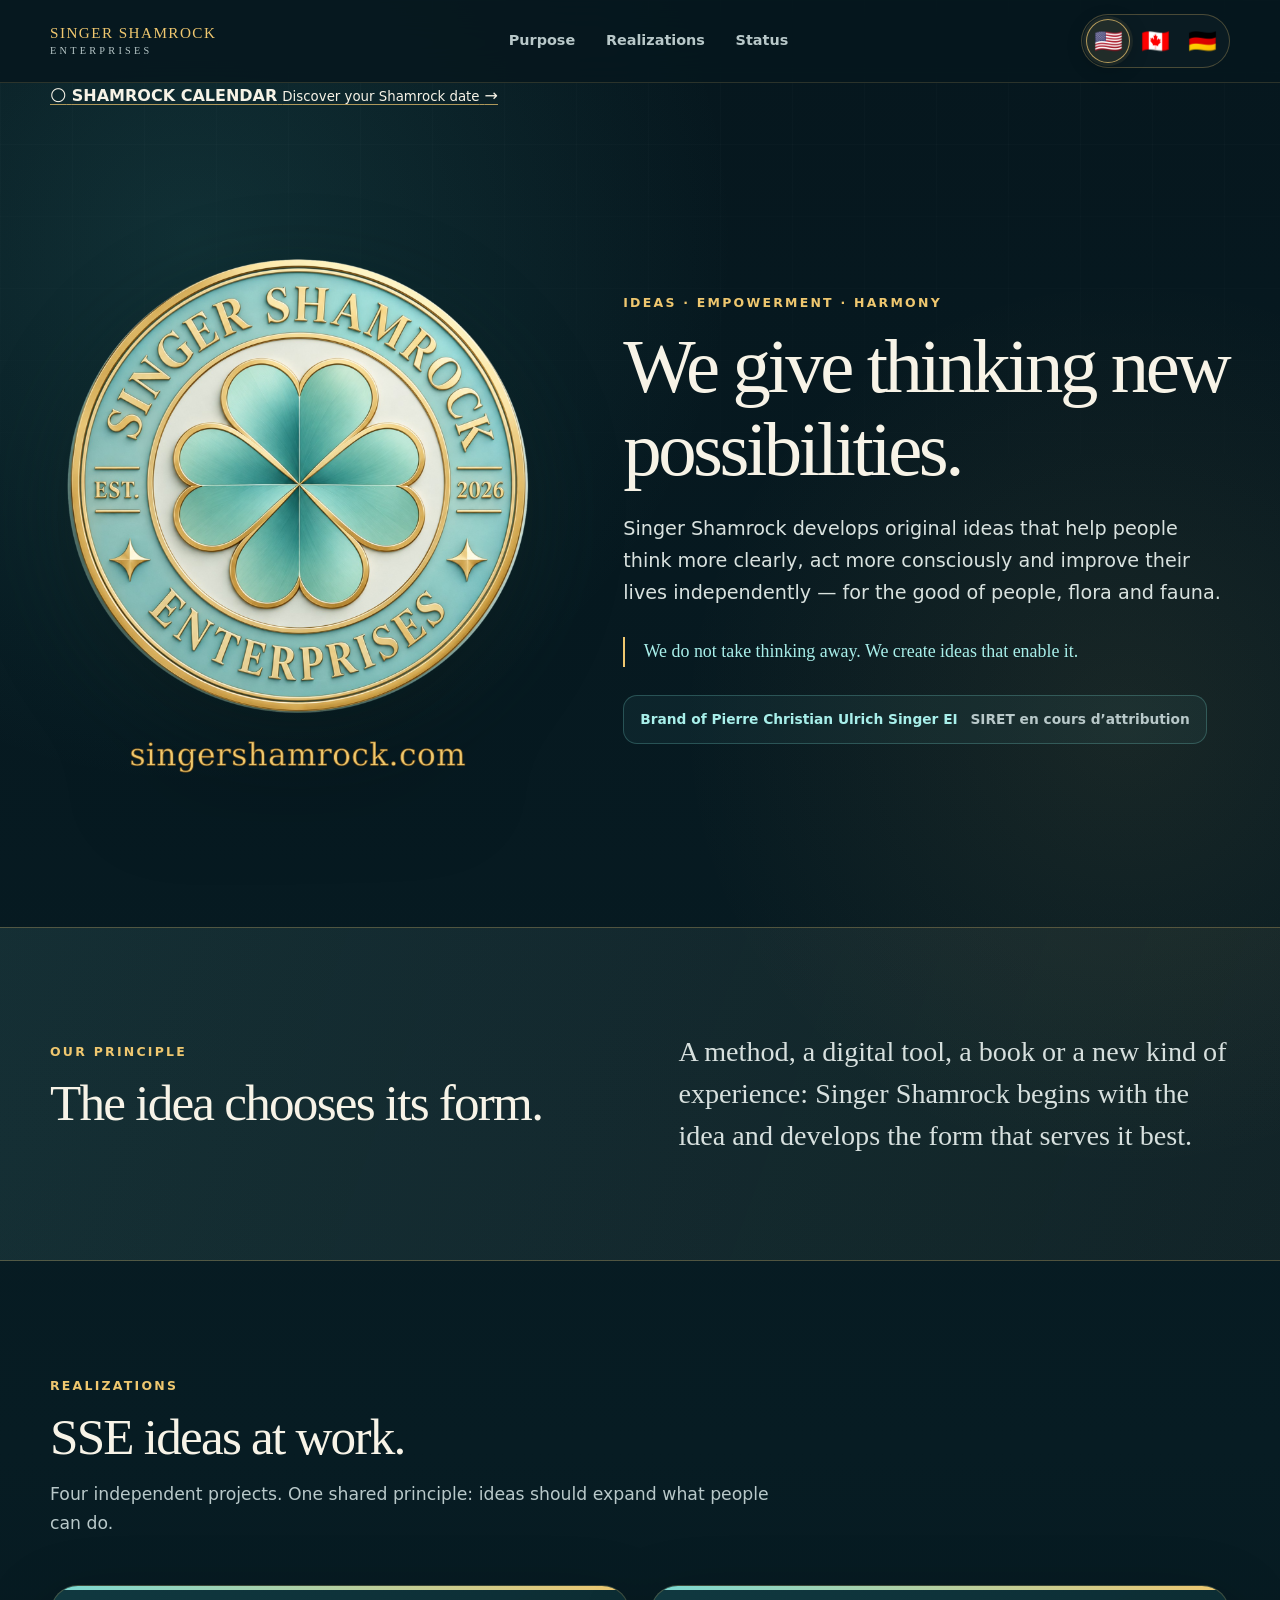
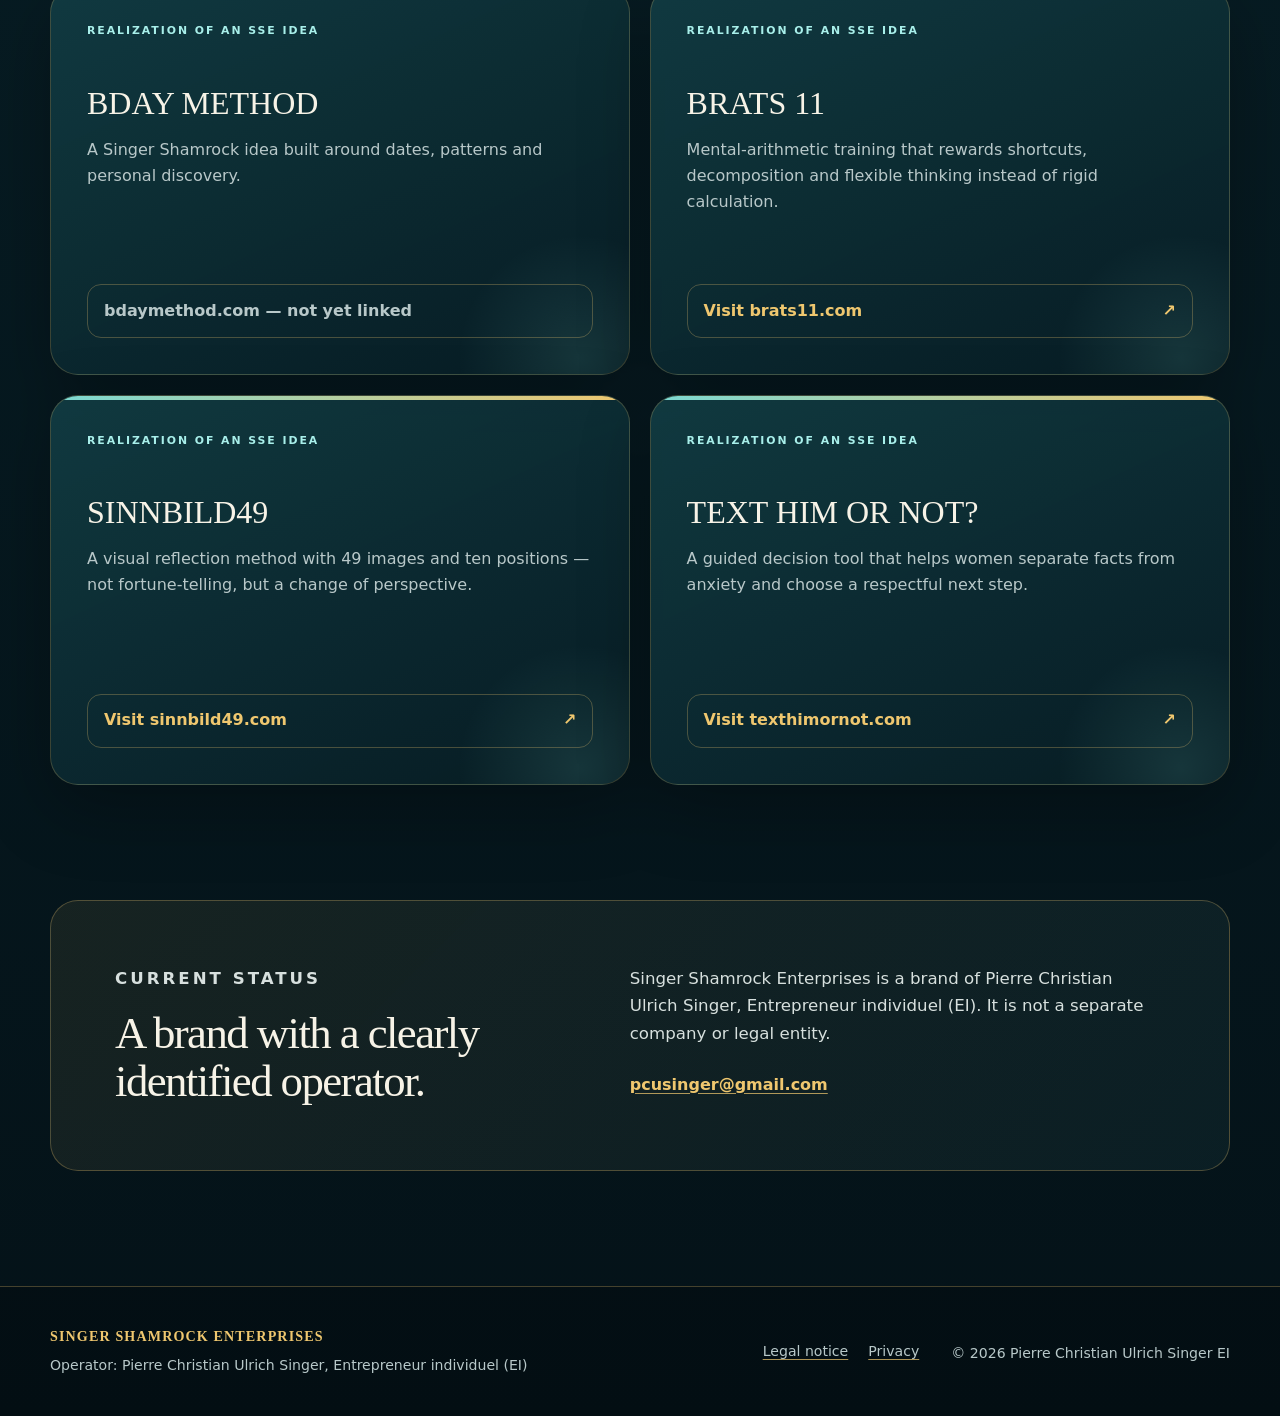
==== commit 58b281cb: "Add files via upload" ====
--- a/index.html
+++ b/index.html
@@ -8,8 +8,8 @@
   <meta name="theme-color" content="#071a22">
   <link rel="canonical" href="https://singershamrock.com/">
   <link rel="icon" type="image/png" href="assets/favicon.png">
-  <link rel="stylesheet" href="assets/styles.css?v=20260923-1">
-  <script src="assets/site.js?v=20260923-1" defer></script>
+  <link rel="stylesheet" href="assets/styles.css?v=20260926-2">
+  <script src="assets/site.js?v=20260926-2" defer></script>
 </head>
 <body data-page="home">
   <a class="skip-link" href="#main" data-i18n="skip">Skip to content</a>
@@ -41,6 +41,22 @@
   </header>
 
   <main id="main">
+    <section class="calendar-launch shell">
+      <a
+        class="calendar-launch-link"
+        href="https://calendar.singershamrock.com/"
+        aria-label="Open the Shamrock Calendar"
+        data-i18n-aria="calendar_link_aria"
+      >
+        <span class="calendar-launch-icon" aria-hidden="true">🌕</span>
+        <span class="calendar-launch-copy">
+          <strong>SHAMROCK CALENDAR</strong>
+          <small data-i18n="calendar_link">Discover your Shamrock date</small>
+        </span>
+        <span class="calendar-launch-arrow" aria-hidden="true">→</span>
+      </a>
+    </section>
+
     <section class="hero shell" aria-labelledby="hero-title">
       <div class="hero-mark">
         <img src="assets/singershamrock-logo-domain.png" width="1536" height="1635" alt="Singer Shamrock Enterprises" fetchpriority="high">
--- a/assets/styles.css
+++ b/assets/styles.css
@@ -227,22 +227,26 @@
 }
 
 .language-switcher button {
-  min-height: 38px;
-  padding: 0.48rem 0.72rem;
-  border: 0;
-  border-radius: 999px;
+  display: grid;
+  width: 44px;
+  height: 44px;
+  padding: 0;
+  place-items: center;
+  border: 1px solid transparent;
+  border-radius: 50%;
   background: transparent;
   color: var(--muted);
   cursor: pointer;
   font: inherit;
-  font-size: 0.78rem;
+  font-size: 1.45rem;
   font-weight: 750;
+  line-height: 1;
 }
 
 .language-switcher button[aria-pressed="true"] {
-  background: linear-gradient(135deg, var(--gold), #b87c25);
-  color: #201403;
-  box-shadow: 0 4px 20px rgba(239, 199, 111, 0.15);
+  border-color: rgba(239, 199, 111, 0.72);
+  background: rgba(239, 199, 111, 0.1);
+  box-shadow: 0 0 0 3px rgba(239, 199, 111, 0.08), 0 4px 20px rgba(0, 0, 0, 0.24);
 }
 
 .hero {
@@ -365,7 +369,7 @@
 
 .project-grid {
   display: grid;
-  grid-template-columns: repeat(3, 1fr);
+  grid-template-columns: repeat(2, 1fr);
   gap: 1.2rem;
 }
 
@@ -447,6 +451,17 @@
   transform: translateY(-2px);
 }
 
+.project-link-disabled {
+  color: var(--muted);
+  cursor: default;
+}
+
+.project-link-disabled:hover {
+  background: transparent;
+  color: var(--muted);
+  transform: none;
+}
+
 .status-section {
   padding-bottom: clamp(5rem, 9vw, 9rem);
 }
@@ -513,7 +528,7 @@
 }
 
 .copyright {
-  white-space: nowrap;
+  white-space: normal;
 }
 
 .compact-header {
@@ -688,8 +703,9 @@
   }
 
   .language-switcher button {
-    padding-inline: 0.58rem;
-    font-size: 0.73rem;
+    width: 42px;
+    height: 42px;
+    font-size: 1.35rem;
   }
 
   .hero {
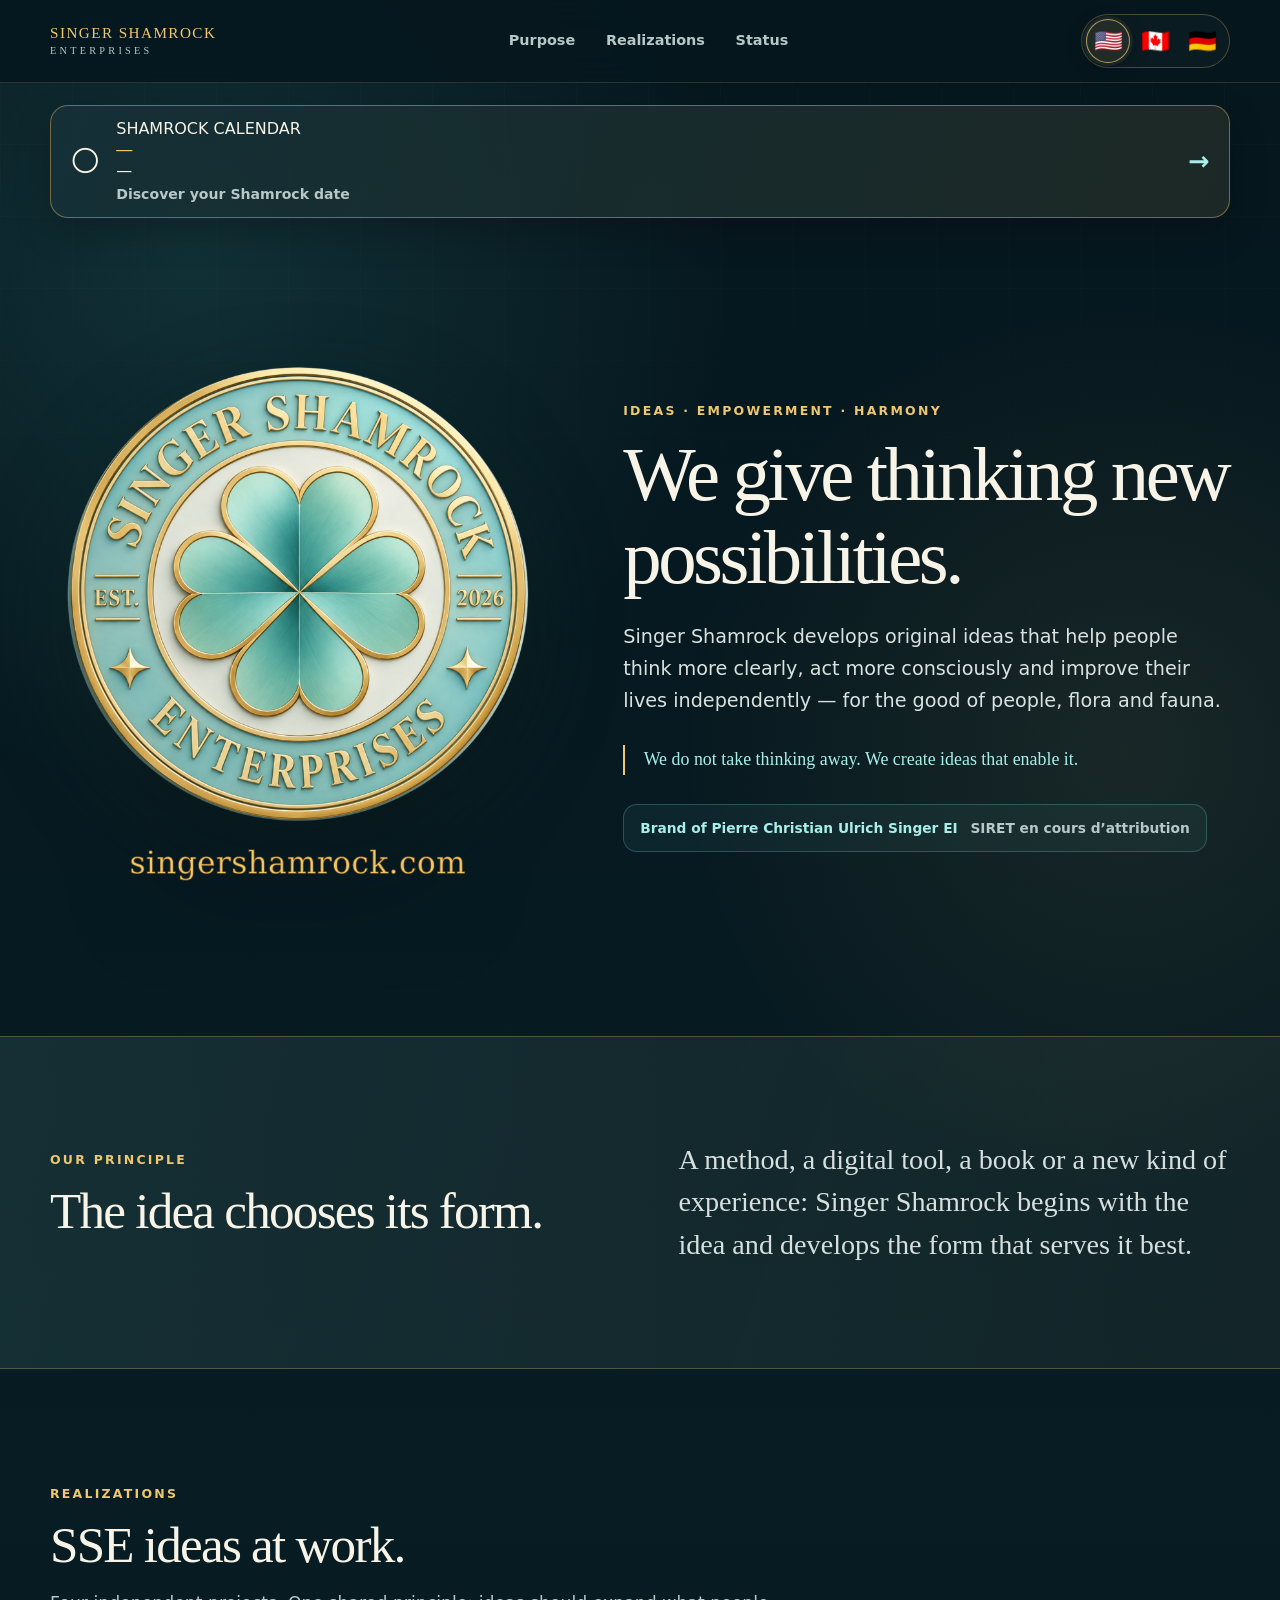
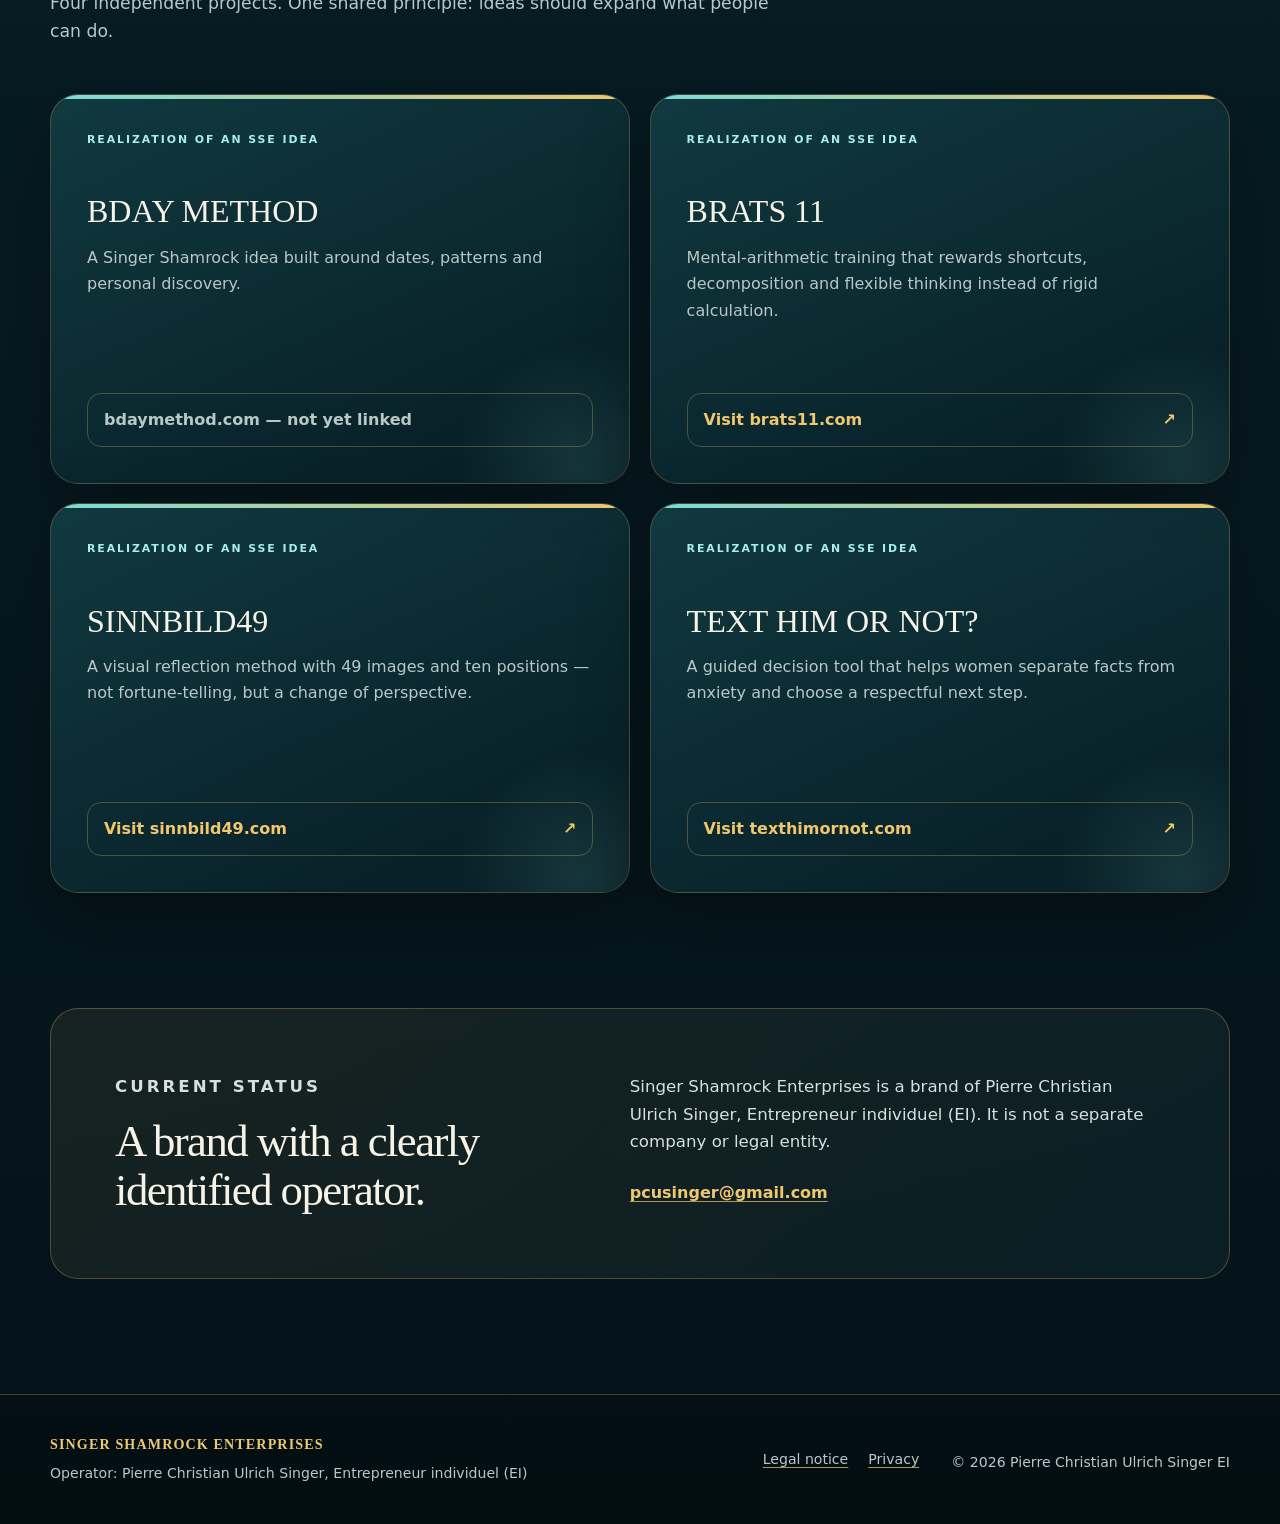
==== commit e19d4b8e: "Add files via upload" ====
--- a/index.html
+++ b/index.html
@@ -8,8 +8,9 @@
   <meta name="theme-color" content="#071a22">
   <link rel="canonical" href="https://singershamrock.com/">
   <link rel="icon" type="image/png" href="assets/favicon.png">
-  <link rel="stylesheet" href="assets/styles.css?v=20260926-2">
-  <script src="assets/site.js?v=20260926-2" defer></script>
+  <link rel="stylesheet" href="assets/styles.css?v=20260927-1">
+  <script src="https://calendar.singershamrock.com/assets/calendar-engine.js?v=20260927-1" defer></script>
+  <script src="assets/site.js?v=20260927-1" defer></script>
 </head>
 <body data-page="home">
   <a class="skip-link" href="#main" data-i18n="skip">Skip to content</a>
@@ -48,9 +49,12 @@
         aria-label="Open the Shamrock Calendar"
         data-i18n-aria="calendar_link_aria"
       >
-        <span class="calendar-launch-icon" aria-hidden="true">🌕</span>
+        <span class="calendar-launch-icon" id="calendar-current-moon" aria-hidden="true">🌕</span>
         <span class="calendar-launch-copy">
-          <strong>SHAMROCK CALENDAR</strong>
+          <span class="calendar-launch-kicker">SHAMROCK CALENDAR</span>
+          <strong id="calendar-current-date">—</strong>
+          <span class="calendar-launch-phase" id="calendar-current-phase">—</span>
+          <span class="calendar-launch-festival" id="calendar-current-festival" hidden></span>
           <small data-i18n="calendar_link">Discover your Shamrock date</small>
         </span>
         <span class="calendar-launch-arrow" aria-hidden="true">→</span>
--- a/assets/styles.css
+++ b/assets/styles.css
@@ -616,6 +616,65 @@
   margin: 1rem 0 2rem;
 }
 
+.calendar-launch {
+  margin-top: clamp(0.8rem, 2vw, 1.35rem);
+}
+
+.calendar-launch-link {
+  display: grid;
+  grid-template-columns: auto minmax(0, 1fr) auto;
+  align-items: center;
+  gap: 1rem;
+  min-height: 74px;
+  padding: 0.85rem 1.2rem;
+  border: 1px solid rgba(239, 199, 111, 0.42);
+  border-radius: 18px;
+  background:
+    linear-gradient(110deg, rgba(123, 217, 211, 0.12), rgba(239, 199, 111, 0.1)),
+    rgba(6, 23, 30, 0.9);
+  box-shadow: 0 14px 36px rgba(0, 0, 0, 0.22);
+  text-decoration: none;
+  transition: transform 160ms ease, border-color 160ms ease;
+}
+
+.calendar-launch-link:hover {
+  border-color: var(--gold);
+  color: var(--ivory);
+  transform: translateY(-2px);
+}
+
+.calendar-launch-icon {
+  font-size: 1.8rem;
+  line-height: 1;
+}
+
+.calendar-launch-copy {
+  display: flex;
+  min-width: 0;
+  flex-direction: column;
+  line-height: 1.3;
+}
+
+.calendar-launch-copy strong {
+  color: var(--gold);
+  font-family: Georgia, "Times New Roman", serif;
+  font-size: 1rem;
+  letter-spacing: 0.09em;
+}
+
+.calendar-launch-copy small {
+  margin-top: 0.2rem;
+  color: var(--muted);
+  font-size: 0.88rem;
+  font-weight: 650;
+}
+
+.calendar-launch-arrow {
+  color: var(--aqua-bright);
+  font-size: 1.6rem;
+  font-weight: 800;
+}
+
 @media (max-width: 980px) {
   .header-inner {
     grid-template-columns: 1fr auto;
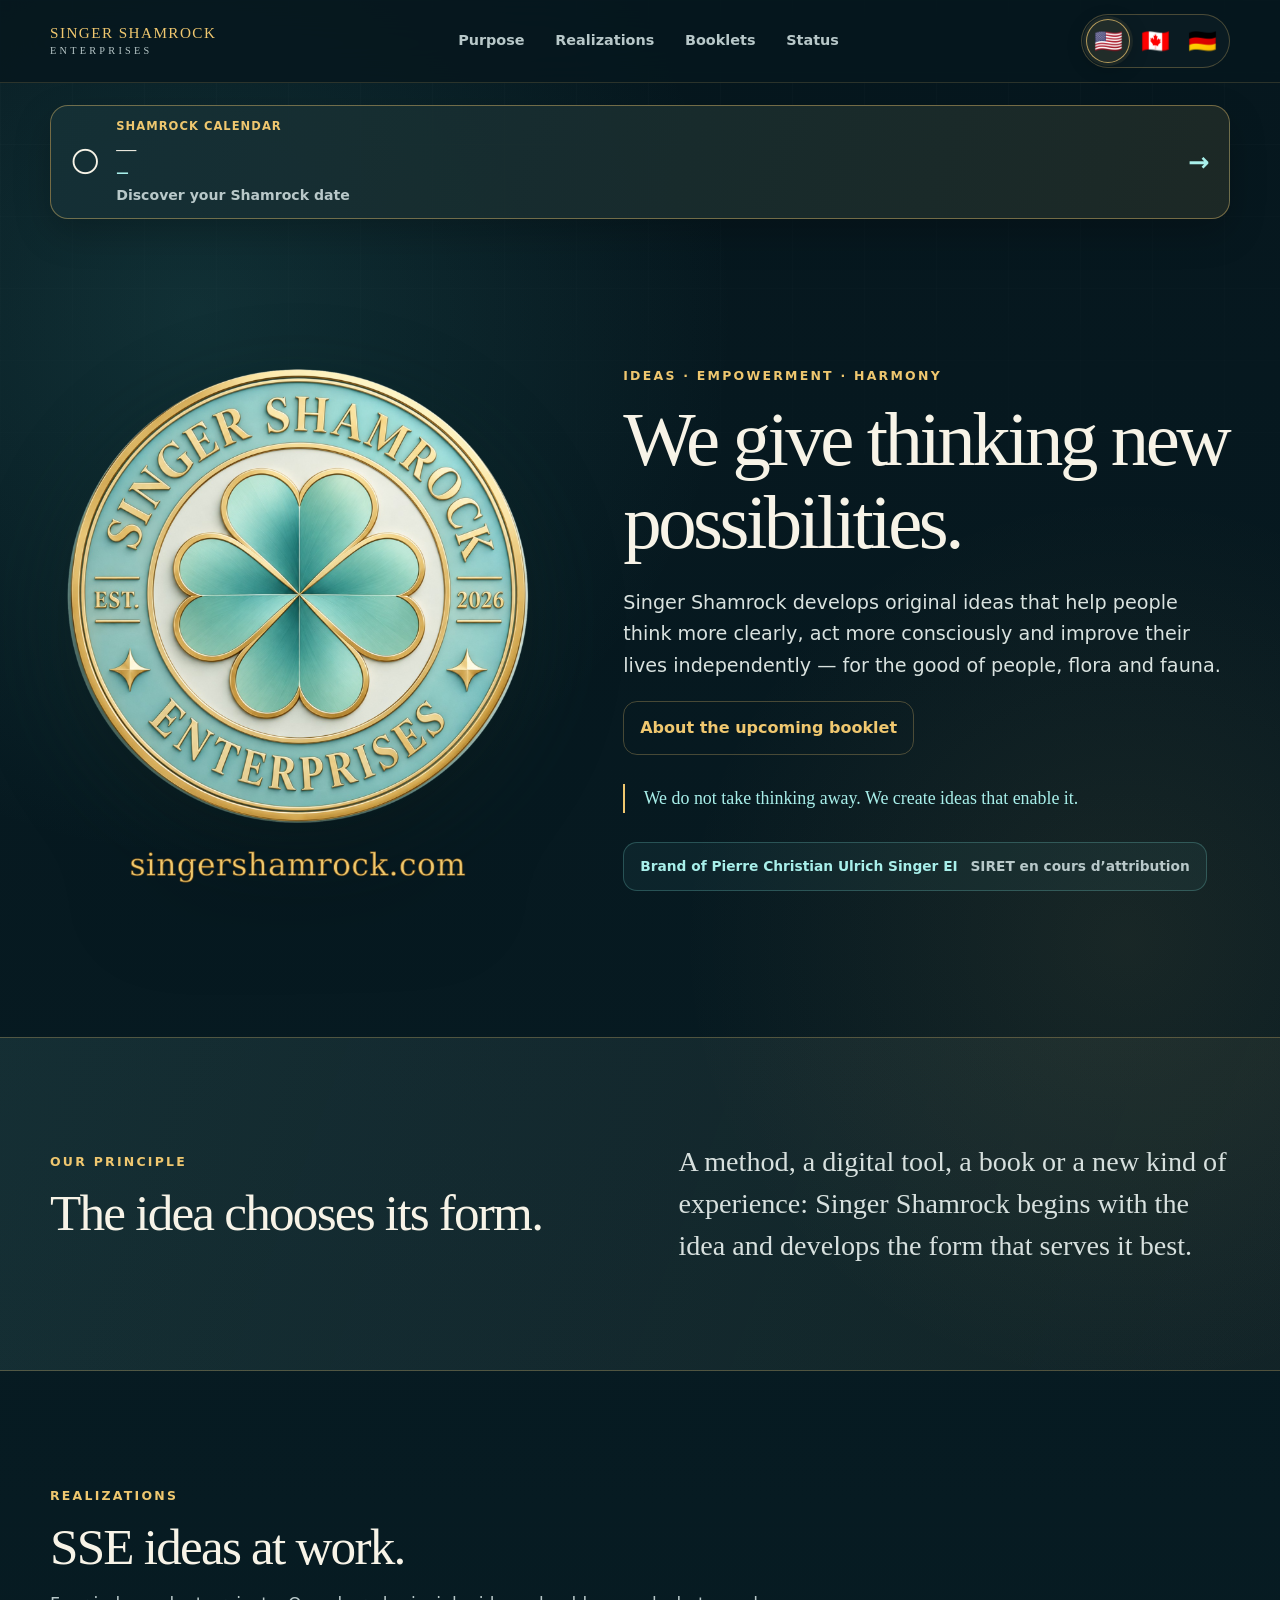
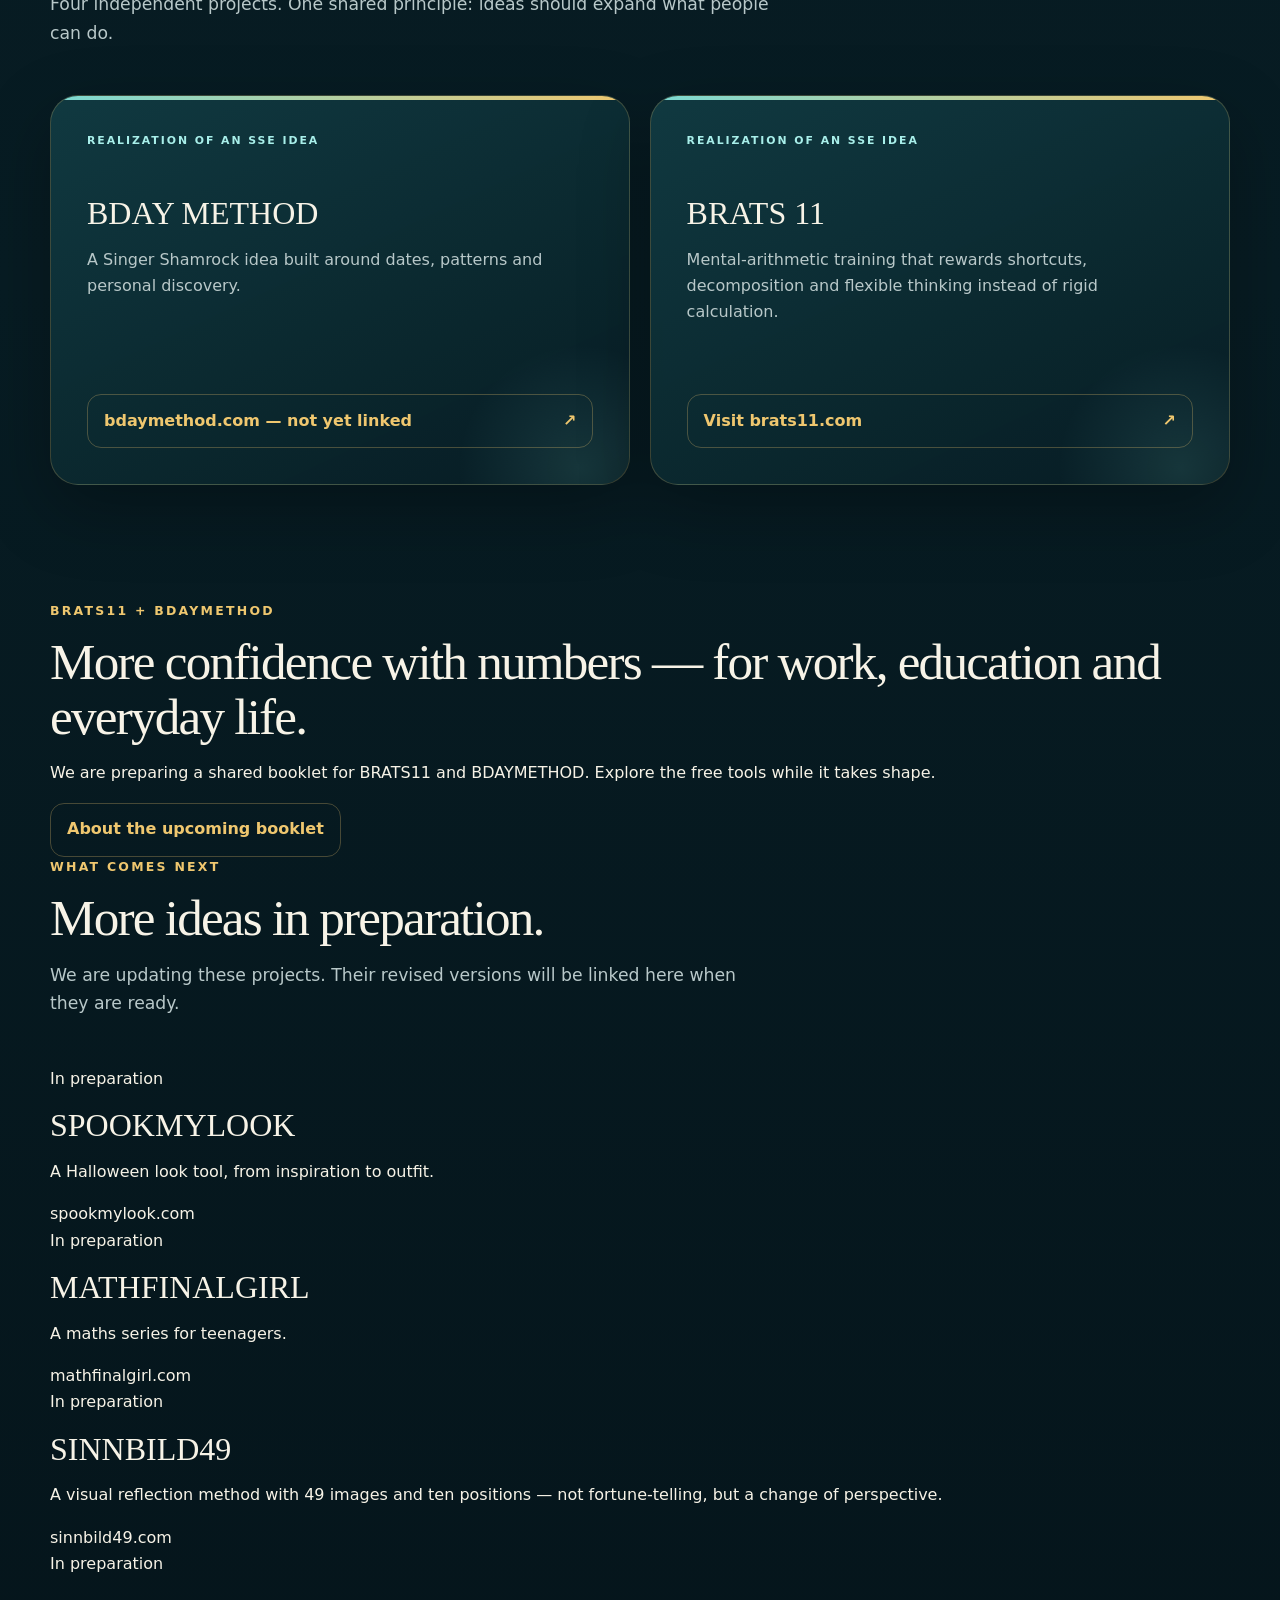
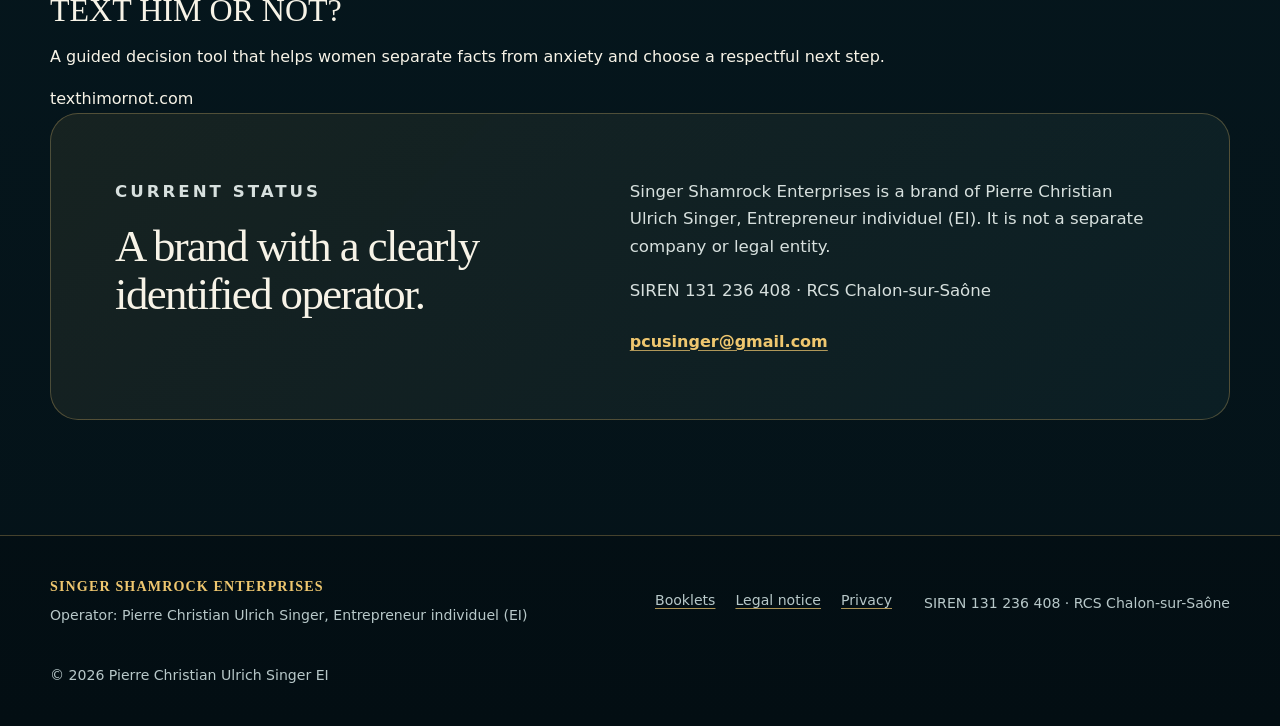
==== commit 9c51a22a: "Add files via upload" ====
--- a/index.html
+++ b/index.html
@@ -7,10 +7,10 @@
   <meta name="description" content="Singer Shamrock develops original ideas that give thinking new possibilities.">
   <meta name="theme-color" content="#071a22">
   <link rel="canonical" href="https://singershamrock.com/">
-  <link rel="icon" type="image/png" href="assets/favicon.png">
-  <link rel="stylesheet" href="assets/styles.css?v=20260927-1">
+  <link rel="icon" type="image/png" href="/favicon.png">
+  <link rel="stylesheet" href="/assets/styles.css?v=20261010-1">
   <script src="https://calendar.singershamrock.com/assets/calendar-engine.js?v=20260927-1" defer></script>
-  <script src="assets/site.js?v=20260927-1" defer></script>
+  <script src="/assets/site.js?v=20261010-1" defer></script>
 </head>
 <body data-page="home">
   <a class="skip-link" href="#main" data-i18n="skip">Skip to content</a>
@@ -22,7 +22,7 @@
 
   <header class="site-header">
     <div class="shell header-inner">
-      <a class="wordmark preserve-lang" href="index.html" aria-label="Singer Shamrock Enterprises — Home">
+      <a class="wordmark preserve-lang" href="/index.html" aria-label="Singer Shamrock Enterprises — Home">
         <span>SINGER SHAMROCK</span>
         <small>ENTERPRISES</small>
       </a>
@@ -30,6 +30,7 @@
       <nav class="primary-nav" aria-label="Primary navigation" data-i18n-aria="nav_label">
         <a href="#purpose" data-i18n="nav_purpose">Purpose</a>
         <a href="#realizations" data-i18n="nav_realizations">Realizations</a>
+        <a class="preserve-lang" href="/booklets.html" data-i18n="booklets_link">Booklets</a>
         <a href="#status" data-i18n="nav_status">Status</a>
       </nav>
 
@@ -44,7 +45,7 @@
   <main id="main">
     <section class="calendar-launch shell">
       <a
-        class="calendar-launch-link"
+        class="calendar-launch-link" data-tool-language
         href="https://calendar.singershamrock.com/"
         aria-label="Open the Shamrock Calendar"
         data-i18n-aria="calendar_link_aria"
@@ -63,17 +64,18 @@
 
     <section class="hero shell" aria-labelledby="hero-title">
       <div class="hero-mark">
-        <img src="assets/singershamrock-logo-domain.png" width="1536" height="1635" alt="Singer Shamrock Enterprises" fetchpriority="high">
+        <img src="/assets/singershamrock-logo-domain.png" width="1536" height="1635" alt="Singer Shamrock Enterprises" fetchpriority="high">
       </div>
 
       <div class="hero-copy">
         <p class="eyebrow" data-i18n="hero_eyebrow">IDEAS · EMPOWERMENT · HARMONY</p>
         <h1 id="hero-title" data-i18n="hero_title">We give thinking new possibilities.</h1>
         <p class="hero-lead" data-i18n="hero_lead">Singer Shamrock develops original ideas that help people think more clearly, act more consciously and improve their lives independently — for the good of people, flora and fauna.</p>
+        <div class="hero-actions"><a class="button-link preserve-lang" href="/booklets.html" data-i18n="booklets_cta">About the upcoming booklet</a></div>
         <p class="principle-line" data-i18n="hero_principle">We do not take thinking away. We create ideas that enable it.</p>
         <div class="status-chip" aria-label="Current brand status" data-i18n-aria="status_aria">
           <span data-i18n="status_label">Brand of Pierre Christian Ulrich Singer EI</span>
-          <b data-i18n="status_date">SIRET en cours d’attribution</b>
+          <b data-i18n="status_date">SIREN 131 236 408</b>
         </div>
       </div>
     </section>
@@ -90,46 +92,68 @@
 
     <section class="projects shell" id="realizations" aria-labelledby="projects-title">
       <div class="section-heading">
-        <p class="section-kicker" data-i18n="projects_kicker">REALIZATIONS</p>
-        <h2 id="projects-title" data-i18n="projects_title">SSE ideas at work.</h2>
-        <p data-i18n="projects_intro">Four independent projects. One shared principle: ideas should expand what people can do.</p>
+        <p class="section-kicker" data-i18n="projects_kicker">FREE TOOLS</p>
+        <h2 id="projects-title" data-i18n="projects_title">Start practising.</h2>
+        <p data-i18n="projects_intro">BRATS11 and BDAYMETHOD are ready to use. Both tools are completely free.</p>
       </div>
 
       <div class="project-grid">
         <article class="project-card card-bday">
-          <p class="card-label" data-i18n="project_label">REALIZATION OF AN SSE IDEA</p>
+          <p class="card-label" data-i18n="project_label">FREE · READY TO USE</p>
           <h3>BDAY METHOD</h3>
-          <p data-i18n="bday_text">A Singer Shamrock idea built around dates, patterns and personal discovery.</p>
-          <span class="project-link project-link-disabled" aria-disabled="true">
-            <span data-i18n="visit_bday">bdaymethod.com — not yet linked</span>
-          </span>
+          <p data-i18n="bday_text">Work out the weekday of a date using memorable anchors and a clear sequence of calculations.</p>
+          <a class="project-link" data-tool-language href="https://bdaymethod.com/" target="_blank" rel="noopener">
+            <span data-i18n="visit_bday">Open BDAYMETHOD</span><span aria-hidden="true">↗</span>
+          </a>
         </article>
 
         <article class="project-card card-brats">
-          <p class="card-label" data-i18n="project_label">REALIZATION OF AN SSE IDEA</p>
+          <p class="card-label" data-i18n="project_label">FREE · READY TO USE</p>
           <h3>BRATS 11</h3>
-          <p data-i18n="brats_text">Mental-arithmetic training that rewards shortcuts, decomposition and flexible thinking instead of rigid calculation.</p>
-          <a class="project-link" href="https://brats11.com/" target="_blank" rel="noopener">
-            <span data-i18n="visit_brats">Visit brats11.com</span><span aria-hidden="true">↗</span>
+          <p data-i18n="brats_text">Practise mental arithmetic with structured B11 sequences and the ×11 Killer Move.</p>
+          <a class="project-link" data-tool-language href="https://brats11.com/" target="_blank" rel="noopener">
+            <span data-i18n="visit_brats">Open BRATS11</span><span aria-hidden="true">↗</span>
           </a>
         </article>
 
-        <article class="project-card card-sinnbild">
-          <p class="card-label" data-i18n="project_label">REALIZATION OF AN SSE IDEA</p>
-          <h3>SINNBILD49</h3>
-          <p data-i18n="sinnbild_text">A visual reflection method with 49 images and ten positions — not fortune-telling, but a change of perspective.</p>
-          <a class="project-link" href="https://sinnbild49.com/" target="_blank" rel="noopener">
-            <span data-i18n="visit_sinnbild">Visit sinnbild49.com</span><span aria-hidden="true">↗</span>
-          </a>
+      </div>
+    </section>
+
+    <section class="booklet-section shell" aria-labelledby="booklet-heading">
+      <div class="booklet-panel">
+        <p class="section-kicker" data-i18n="booklets_kicker">BRATS11 + BDAYMETHOD</p>
+        <h2 id="booklet-heading" data-i18n="booklets_heading">More confidence with numbers — for work, education and everyday life.</h2>
+        <p data-i18n="booklets_teaser">We are preparing a shared booklet for BRATS11 and BDAYMETHOD. Explore the free tools while it takes shape.</p>
+        <a class="button-link preserve-lang" href="/booklets.html" data-i18n="booklets_cta">About the upcoming booklet</a>
+      </div>
+    </section>
+
+    <section class="pending-section shell" id="in-preparation" aria-labelledby="pending-title">
+      <div class="section-heading">
+        <p class="section-kicker" data-i18n="pending_kicker">WHAT COMES NEXT</p>
+        <h2 id="pending-title" data-i18n="pending_title">More ideas in preparation.</h2>
+        <p data-i18n="pending_intro">We are updating these projects. Their revised versions will be linked here when they are ready.</p>
+      </div>
+      <div class="pending-grid">
+        <article class="pending-card">
+          <p class="availability" data-i18n="pending_status">In preparation</p>
+          <h3>SPOOKMYLOOK</h3><p data-i18n="spook_text">A Halloween look tool, from inspiration to outfit.</p>
+          <span class="project-domain">spookmylook.com</span>
         </article>
-
-        <article class="project-card card-texthim">
-          <p class="card-label" data-i18n="project_label">REALIZATION OF AN SSE IDEA</p>
-          <h3>TEXT HIM OR NOT?</h3>
-          <p data-i18n="texthim_text">A guided decision tool that helps women separate facts from anxiety and choose a respectful next step.</p>
-          <a class="project-link" href="https://texthimornot.com/" target="_blank" rel="noopener">
-            <span data-i18n="visit_texthim">Visit texthimornot.com</span><span aria-hidden="true">↗</span>
-          </a>
+        <article class="pending-card">
+          <p class="availability" data-i18n="pending_status">In preparation</p>
+          <h3>MATHFINALGIRL</h3><p data-i18n="finalgirl_text">A maths series for teenagers.</p>
+          <span class="project-domain">mathfinalgirl.com</span>
+        </article>
+        <article class="pending-card">
+          <p class="availability" data-i18n="pending_status">In preparation</p>
+          <h3>SINNBILD49</h3><p data-i18n="sinnbild_text">A visual reflection method with 49 images and ten positions — not fortune-telling, but a change of perspective.</p>
+          <span class="project-domain">sinnbild49.com</span>
+        </article>
+        <article class="pending-card">
+          <p class="availability" data-i18n="pending_status">In preparation</p>
+          <h3>TEXT HIM OR NOT?</h3><p data-i18n="texthim_text">A guided decision tool that helps women separate facts from anxiety and choose a respectful next step.</p>
+          <span class="project-domain">texthimornot.com</span>
         </article>
       </div>
     </section>
@@ -138,10 +162,11 @@
       <div class="status-panel">
         <div>
           <p class="section-kicker" data-i18n="status_kicker">CURRENT STATUS</p>
-          <h2 id="status-title" data-i18n="status_title">A brand with a clearly identified operator.</h2>
+          <h2 id="status-title" data-i18n="status_title">A registered business. Original ideas.</h2>
         </div>
         <div>
           <p data-i18n="status_text">Singer Shamrock Enterprises is a brand of Pierre Christian Ulrich Singer, Entrepreneur individuel (EI). It is not a separate company or legal entity.</p>
+          <p class="registration">SIREN 131 236 408 · RCS Chalon-sur-Saône</p>
           <a class="mail-link" href="mailto:pcusinger@gmail.com">pcusinger@gmail.com</a>
         </div>
       </div>
@@ -155,9 +180,11 @@
         <p><span data-i18n="responsible_today">Operator</span>: Pierre Christian Ulrich Singer, Entrepreneur individuel (EI)</p>
       </div>
       <nav aria-label="Legal" data-i18n-aria="legal_nav_label">
-        <a class="preserve-lang" href="imprint.html" data-i18n="legal_link">Legal notice</a>
-        <a class="preserve-lang" href="privacy.html" data-i18n="privacy_link">Privacy</a>
+        <a class="preserve-lang" href="/booklets.html" data-i18n="booklets_link">Booklets</a>
+        <a class="preserve-lang" href="/imprint.html" data-i18n="legal_link">Legal notice</a>
+        <a class="preserve-lang" href="/privacy.html" data-i18n="privacy_link">Privacy</a>
       </nav>
+      <p class="registration">SIREN 131 236 408 · RCS Chalon-sur-Saône</p>
       <p class="copyright">© <span data-current-year>2026</span> Pierre Christian Ulrich Singer EI</p>
     </div>
   </footer>
--- a/assets/styles.css
+++ b/assets/styles.css
@@ -625,7 +625,7 @@
   grid-template-columns: auto minmax(0, 1fr) auto;
   align-items: center;
   gap: 1rem;
-  min-height: 74px;
+  min-height: 94px;
   padding: 0.85rem 1.2rem;
   border: 1px solid rgba(239, 199, 111, 0.42);
   border-radius: 18px;
@@ -655,15 +655,35 @@
   line-height: 1.3;
 }
 
+.calendar-launch-kicker {
+  color: var(--gold);
+  font-size: 0.72rem;
+  font-weight: 850;
+  letter-spacing: 0.09em;
+}
+
 .calendar-launch-copy strong {
-  color: var(--gold);
+  margin-top: 0.12rem;
+  color: var(--ivory);
   font-family: Georgia, "Times New Roman", serif;
-  font-size: 1rem;
-  letter-spacing: 0.09em;
-}
+  font-size: clamp(1rem, 2.2vw, 1.25rem);
+  font-weight: 500;
+  letter-spacing: 0;
+}
+
+.calendar-launch-phase,
+.calendar-launch-festival {
+  margin-top: 0.16rem;
+  color: var(--aqua-bright);
+  font-size: 0.78rem;
+  font-weight: 720;
+}
+
+.calendar-launch-festival { color: var(--gold); }
+.calendar-launch-festival[hidden] { display: none; }
 
 .calendar-launch-copy small {
-  margin-top: 0.2rem;
+  margin-top: 0.35rem;
   color: var(--muted);
   font-size: 0.88rem;
   font-weight: 650;
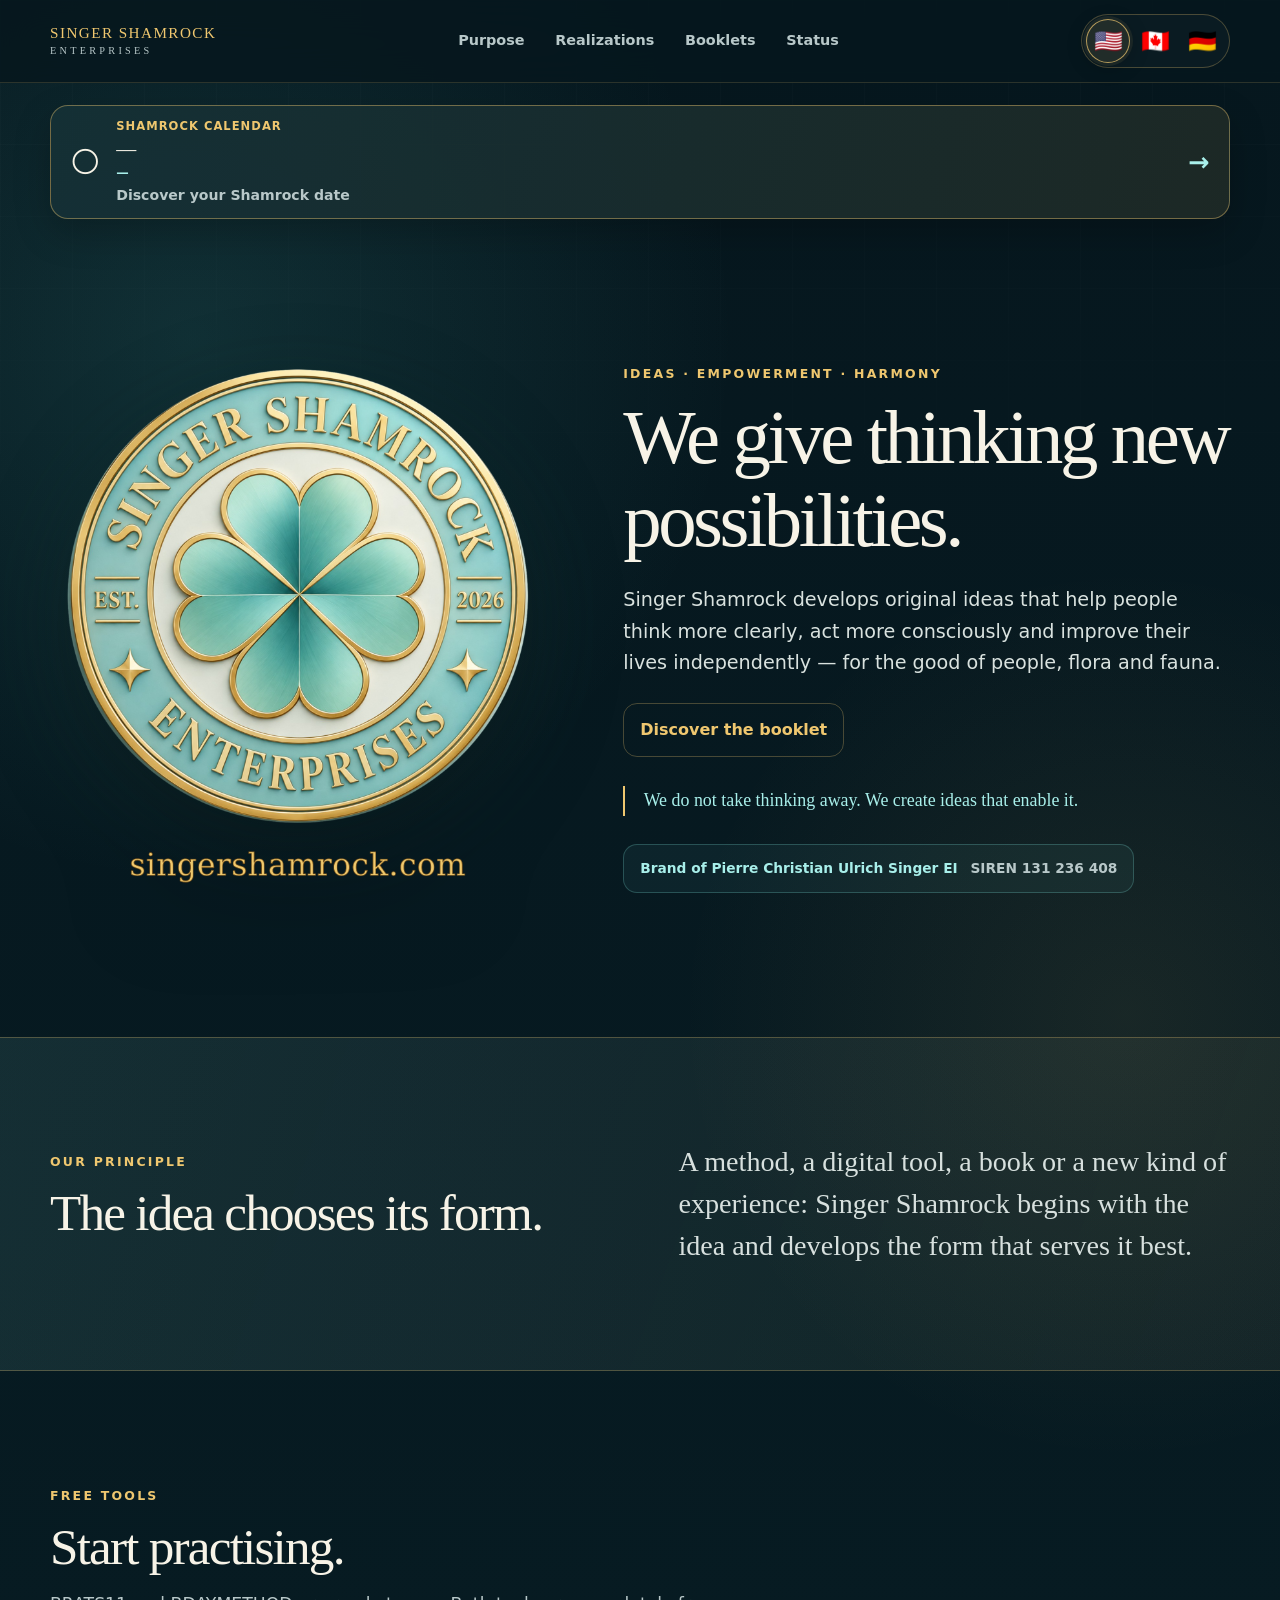
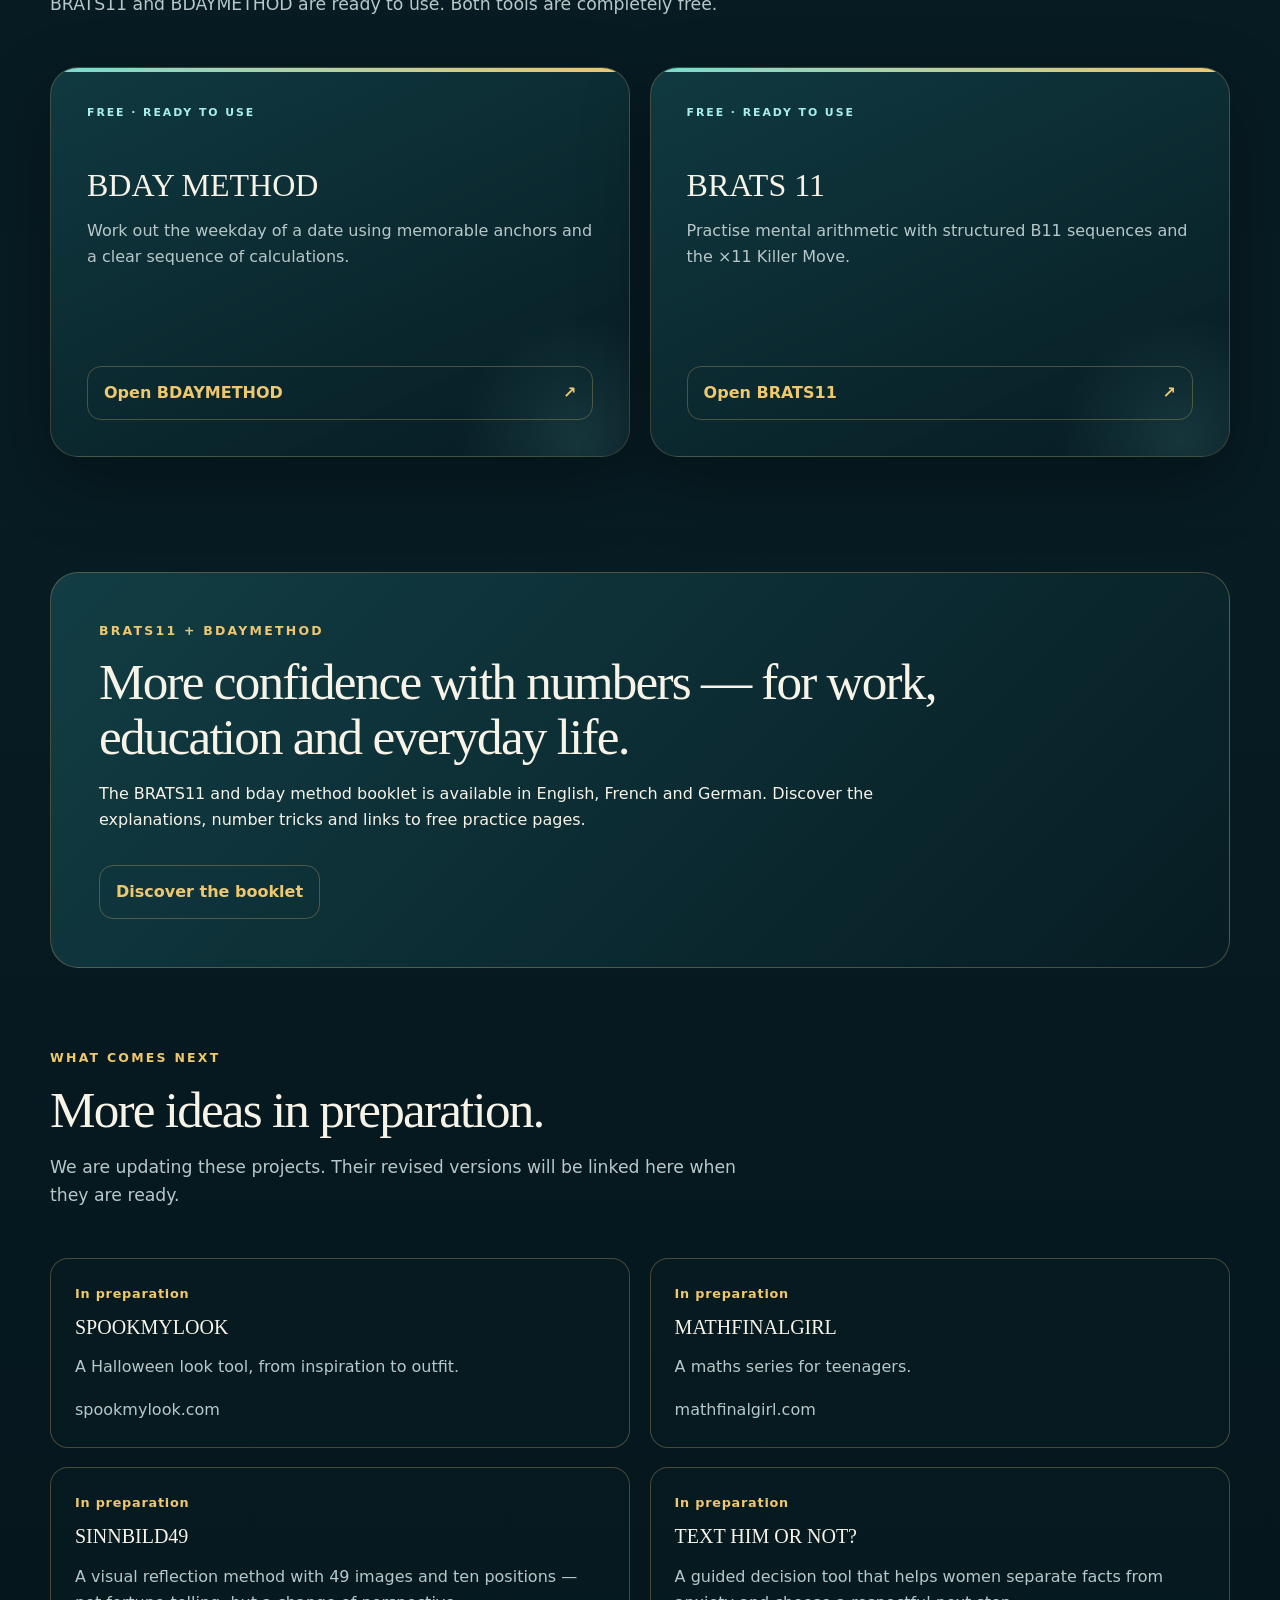
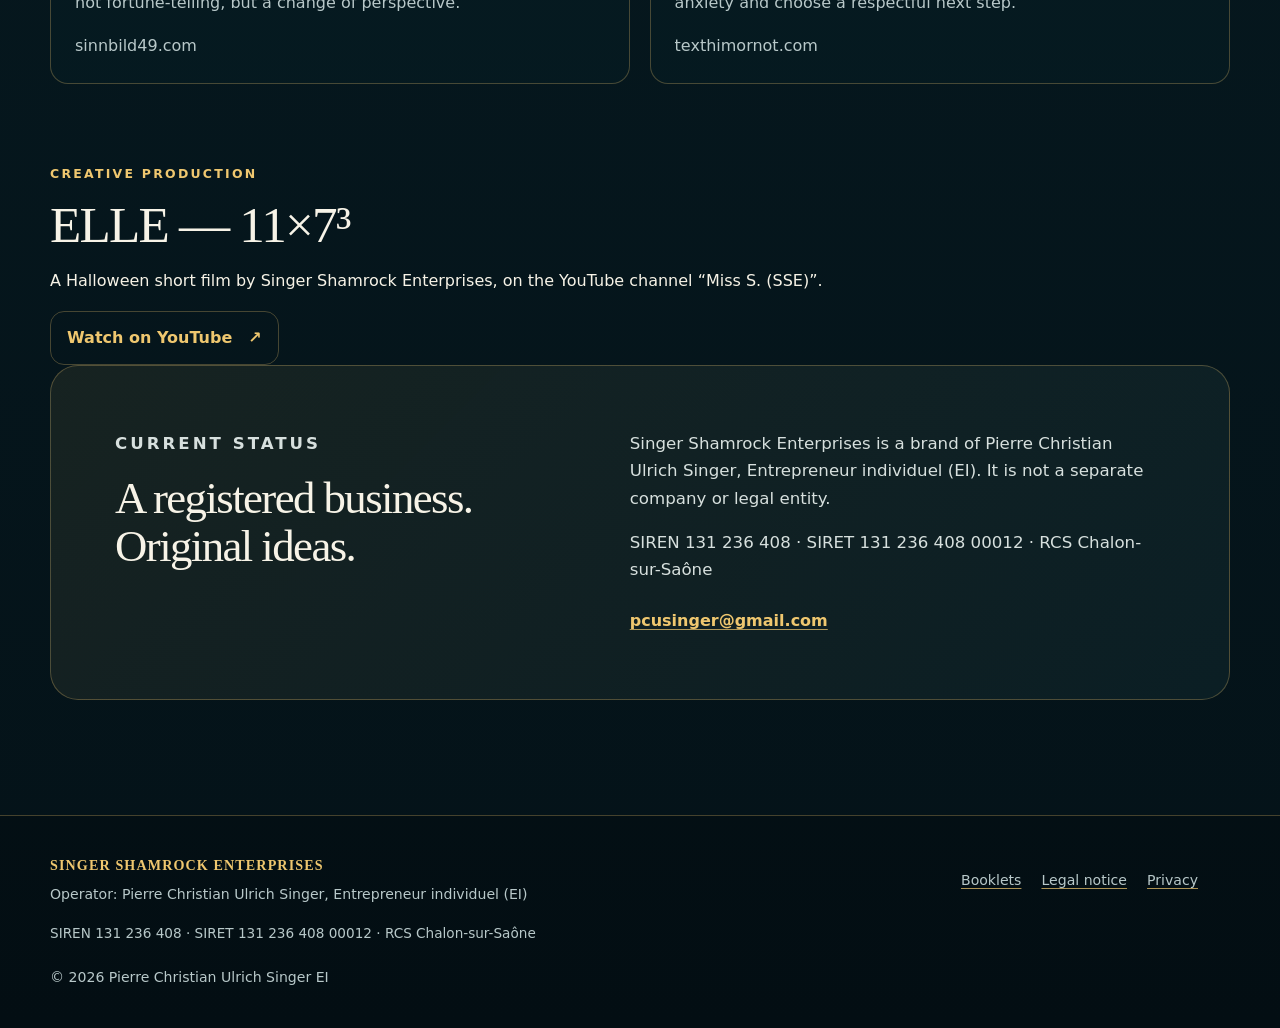
==== commit d8306f97: "Add files via upload" ====
--- a/index.html
+++ b/index.html
@@ -8,9 +8,9 @@
   <meta name="theme-color" content="#071a22">
   <link rel="canonical" href="https://singershamrock.com/">
   <link rel="icon" type="image/png" href="/favicon.png">
-  <link rel="stylesheet" href="/assets/styles.css?v=20261010-1">
+  <link rel="stylesheet" href="/assets/styles.css?v=20261101-1">
   <script src="https://calendar.singershamrock.com/assets/calendar-engine.js?v=20260927-1" defer></script>
-  <script src="/assets/site.js?v=20261010-1" defer></script>
+  <script src="/assets/site.js?v=20261101-1" defer></script>
 </head>
 <body data-page="home">
   <a class="skip-link" href="#main" data-i18n="skip">Skip to content</a>
@@ -75,7 +75,7 @@
         <p class="principle-line" data-i18n="hero_principle">We do not take thinking away. We create ideas that enable it.</p>
         <div class="status-chip" aria-label="Current brand status" data-i18n-aria="status_aria">
           <span data-i18n="status_label">Brand of Pierre Christian Ulrich Singer EI</span>
-          <b data-i18n="status_date">SIREN 131 236 408</b>
+          <b data-i18n="status_date">SIREN 131 236 408 · SIRET 131 236 408 00012</b>
         </div>
       </div>
     </section>
@@ -158,6 +158,20 @@
       </div>
     </section>
 
+    <section class="film-section shell" aria-labelledby="film-title">
+      <div class="film-panel">
+        <div class="film-copy">
+          <p class="section-kicker" data-i18n="film_kicker">CREATIVE PRODUCTION</p>
+          <h2 id="film-title">ELLE — 11×7³</h2>
+          <p data-i18n="film_description">A Halloween short film by Singer Shamrock Enterprises, on the YouTube channel “Miss S. (SSE)”.</p>
+        </div>
+        <a class="button-link" href="https://youtu.be/s90PfEU3XpA?is=2SO8kLrAOrdzroFz" target="_blank" rel="noopener noreferrer"
+          aria-label="Watch ELLE — 11×7³ on YouTube (opens in a new tab)" data-i18n-aria="film_link_aria">
+          <span data-i18n="film_cta">Watch on YouTube</span><span aria-hidden="true">↗</span>
+        </a>
+      </div>
+    </section>
+
     <section class="status-section shell" id="status" aria-labelledby="status-title">
       <div class="status-panel">
         <div>
@@ -166,7 +180,7 @@
         </div>
         <div>
           <p data-i18n="status_text">Singer Shamrock Enterprises is a brand of Pierre Christian Ulrich Singer, Entrepreneur individuel (EI). It is not a separate company or legal entity.</p>
-          <p class="registration">SIREN 131 236 408 · RCS Chalon-sur-Saône</p>
+          <p class="registration">SIREN 131 236 408 · SIRET 131 236 408 00012 · RCS Chalon-sur-Saône</p>
           <a class="mail-link" href="mailto:pcusinger@gmail.com">pcusinger@gmail.com</a>
         </div>
       </div>
@@ -184,7 +198,7 @@
         <a class="preserve-lang" href="/imprint.html" data-i18n="legal_link">Legal notice</a>
         <a class="preserve-lang" href="/privacy.html" data-i18n="privacy_link">Privacy</a>
       </nav>
-      <p class="registration">SIREN 131 236 408 · RCS Chalon-sur-Saône</p>
+      <p class="registration">SIREN 131 236 408 · SIRET 131 236 408 00012 · RCS Chalon-sur-Saône</p>
       <p class="copyright">© <span data-current-year>2026</span> Pierre Christian Ulrich Singer EI</p>
     </div>
   </footer>
--- a/assets/styles.css
+++ b/assets/styles.css
@@ -815,3 +815,30 @@
     transition-duration: 0.01ms !important;
   }
 }
+
+/* Publication status and shared booklet — October 2026. */
+.hero-actions { margin: 1.5rem 0; }
+.hero-actions .button-link { margin: 0; }
+.booklet-section { padding-bottom: 3rem; }
+.booklet-panel { padding: clamp(1.4rem, 4vw, 3rem); border: 1px solid var(--line); border-radius: var(--radius); background: linear-gradient(135deg, #123d44, #071c23); }
+.booklet-panel h2 { max-width: 900px; }
+.booklet-panel p { max-width: 800px; }
+.booklet-panel .button-link { margin-top: 1rem; }
+.pending-section { padding-block: 2rem 5rem; }
+.pending-grid { display: grid; grid-template-columns: repeat(2, minmax(0, 1fr)); gap: 1.2rem; }
+.pending-card { padding: 1.5rem; border: 1px solid var(--line); border-radius: 18px; background: rgba(7, 28, 35, .65); min-width: 0; }
+.pending-card h3 { font-size: 1.25rem; overflow-wrap: anywhere; }
+.pending-card > p:not(.availability), .project-domain { color: var(--muted); }
+.availability { color: var(--gold); font-size: .8rem; font-weight: 800; letter-spacing: .06em; }
+.project-domain, .registration { overflow-wrap: anywhere; }
+.registration { color: var(--muted); font-size: .85rem; }
+.practice-section { padding-top: 2.5rem; }
+.practice-links { display: flex; flex-wrap: wrap; gap: 1rem; }
+.practice-links .button-link { margin: 0; }
+.footer-inner { row-gap: 1rem; }
+.footer-inner .registration { grid-column: 1 / -1; margin: 0; }
+@media (max-width: 650px) {
+  .pending-grid { grid-template-columns: 1fr; }
+  .practice-links { flex-direction: column; }
+  .booklet-main h1 { overflow-wrap: anywhere; }
+}
